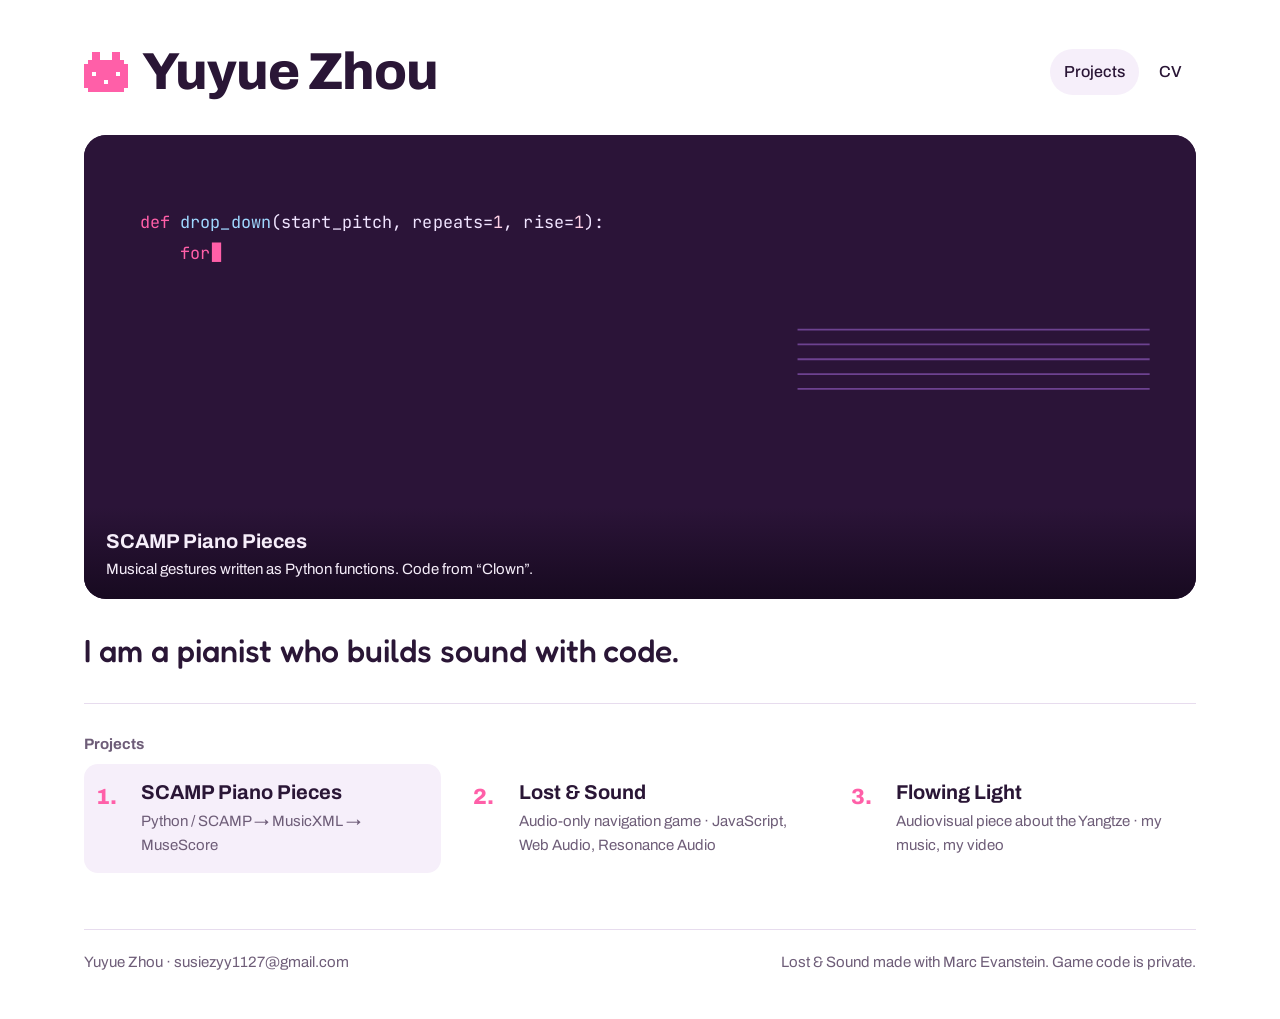
==== docs/index.html @ 60c5c531 "Rename website/ to docs/ for GitHub Pages Co-Authored-By: Claude Opus 5.5 <noreply@anthropic.com>" ====
<!DOCTYPE html>
<html lang="en">
<head>
<meta charset="utf-8">
<meta name="viewport" content="width=device-width, initial-scale=1">
<title>Yuyue Zhou Portfolio</title>
<link rel="preconnect" href="https://fonts.googleapis.com">
<link rel="stylesheet" href="https://fonts.googleapis.com/css2?family=Archivo:wght@400;500;700;800&family=Fredoka:wght@500&family=JetBrains+Mono:wght@400&family=Silkscreen&display=swap">
<link rel="stylesheet" href="css/style.css">
</head>
<body>
<div class="wrap">
<header>
  <a class="name" href="#home" aria-label="Yuyue Zhou, home">
    <svg class="mark" viewBox="0 0 11 10" shape-rendering="crispEdges" aria-hidden="true"><g fill="var(--pink)"><rect x="2" y="0" width="1" height="1"/><rect x="3" y="0" width="1" height="1"/><rect x="7" y="0" width="1" height="1"/><rect x="8" y="0" width="1" height="1"/><rect x="2" y="1" width="1" height="1"/><rect x="3" y="1" width="1" height="1"/><rect x="7" y="1" width="1" height="1"/><rect x="8" y="1" width="1" height="1"/><rect x="1" y="2" width="1" height="1"/><rect x="2" y="2" width="1" height="1"/><rect x="3" y="2" width="1" height="1"/><rect x="4" y="2" width="1" height="1"/><rect x="5" y="2" width="1" height="1"/><rect x="6" y="2" width="1" height="1"/><rect x="7" y="2" width="1" height="1"/><rect x="8" y="2" width="1" height="1"/><rect x="9" y="2" width="1" height="1"/><rect x="0" y="3" width="1" height="1"/><rect x="1" y="3" width="1" height="1"/><rect x="2" y="3" width="1" height="1"/><rect x="3" y="3" width="1" height="1"/><rect x="4" y="3" width="1" height="1"/><rect x="5" y="3" width="1" height="1"/><rect x="6" y="3" width="1" height="1"/><rect x="7" y="3" width="1" height="1"/><rect x="8" y="3" width="1" height="1"/><rect x="9" y="3" width="1" height="1"/><rect x="10" y="3" width="1" height="1"/><rect x="0" y="4" width="1" height="1"/><rect x="1" y="4" width="1" height="1"/><rect x="2" y="4" width="1" height="1"/><rect x="3" y="4" width="1" height="1"/><rect x="4" y="4" width="1" height="1"/><rect x="5" y="4" width="1" height="1"/><rect x="6" y="4" width="1" height="1"/><rect x="7" y="4" width="1" height="1"/><rect x="8" y="4" width="1" height="1"/><rect x="9" y="4" width="1" height="1"/><rect x="10" y="4" width="1" height="1"/><rect x="0" y="5" width="1" height="1"/><rect x="1" y="5" width="1" height="1"/><rect x="3" y="5" width="1" height="1"/><rect x="4" y="5" width="1" height="1"/><rect x="5" y="5" width="1" height="1"/><rect x="6" y="5" width="1" height="1"/><rect x="7" y="5" width="1" height="1"/><rect x="9" y="5" width="1" height="1"/><rect x="10" y="5" width="1" height="1"/><rect x="0" y="6" width="1" height="1"/><rect x="1" y="6" width="1" height="1"/><rect x="2" y="6" width="1" height="1"/><rect x="3" y="6" width="1" height="1"/><rect x="4" y="6" width="1" height="1"/><rect x="5" y="6" width="1" height="1"/><rect x="6" y="6" width="1" height="1"/><rect x="7" y="6" width="1" height="1"/><rect x="8" y="6" width="1" height="1"/><rect x="9" y="6" width="1" height="1"/><rect x="10" y="6" width="1" height="1"/><rect x="0" y="7" width="1" height="1"/><rect x="1" y="7" width="1" height="1"/><rect x="2" y="7" width="1" height="1"/><rect x="3" y="7" width="1" height="1"/><rect x="4" y="7" width="1" height="1"/><rect x="6" y="7" width="1" height="1"/><rect x="7" y="7" width="1" height="1"/><rect x="8" y="7" width="1" height="1"/><rect x="9" y="7" width="1" height="1"/><rect x="10" y="7" width="1" height="1"/><rect x="0" y="8" width="1" height="1"/><rect x="1" y="8" width="1" height="1"/><rect x="2" y="8" width="1" height="1"/><rect x="3" y="8" width="1" height="1"/><rect x="4" y="8" width="1" height="1"/><rect x="5" y="8" width="1" height="1"/><rect x="6" y="8" width="1" height="1"/><rect x="7" y="8" width="1" height="1"/><rect x="8" y="8" width="1" height="1"/><rect x="9" y="8" width="1" height="1"/><rect x="10" y="8" width="1" height="1"/><rect x="1" y="9" width="1" height="1"/><rect x="2" y="9" width="1" height="1"/><rect x="3" y="9" width="1" height="1"/><rect x="4" y="9" width="1" height="1"/><rect x="5" y="9" width="1" height="1"/><rect x="6" y="9" width="1" height="1"/><rect x="7" y="9" width="1" height="1"/><rect x="8" y="9" width="1" height="1"/><rect x="9" y="9" width="1" height="1"/></g></svg>
    <b>Yuyue Zhou</b>
  </a>
  <nav aria-label="Main">
    <a href="#home" data-nav="home">Projects</a>
    <a href="#cv" data-nav="cv">CV</a>
  </nav>
</header>

<svg width="0" height="0" style="position:absolute" aria-hidden="true"><defs><symbol id="ghost" viewBox="0 0 8 8"><g id="ghostpx"></g></symbol></defs></svg>

<!-- HOME -->
<main data-view="home">
<div class="home">
  <a class="cover" id="cover" href="#scamp-pieces" aria-label="Open project">
    <svg id="covsvg" viewBox="0 0 1200 500" preserveAspectRatio="xMidYMid slice" role="img" aria-label="Project cover"></svg>
    <div class="cap" id="cap"></div>
  </a>
  <p class="intro">I am a pianist who builds sound with code.</p>
  <hr class="hline">
  <div>
      <p class="lab">Projects</p>
      <ul class="plist">
        <li><a class="proj on" href="#scamp-pieces" data-cov="1"><span class="n">1.</span><span class="t">SCAMP Piano Pieces</span><span class="d">Python / SCAMP → MusicXML → MuseScore</span></a></li>
        <li><a class="proj" href="#lost-and-sound" data-cov="0"><span class="n">2.</span><span class="t">Lost &amp; Sound</span><span class="d">Audio-only navigation game · JavaScript, Web Audio, Resonance Audio</span></a></li>
        <li><a class="proj" href="#flowing-light" data-cov="2"><span class="n">3.</span><span class="t">Flowing Light</span><span class="d">Audiovisual piece about the Yangtze · my music, my video</span></a></li>
      </ul>
  </div>
</div>
</main>

<!-- LOST & SOUND -->
<main data-view="lost-and-sound" class="page" hidden>
  <a class="back" href="#home">← All projects</a>
  <h1>Lost &amp; Sound</h1>
  <p class="lede">An audio-only navigation game built with JavaScript, Web Audio and Resonance Audio. You wear headphones and close your eyes. 3D sound tells you where the ghost-story enemies are: they speed up and rise in pitch as they get closer. A layered “home” sound grows richer as you walk toward it.</p>
  <p><span class="hp">Please use headphones</span></p>
  <div class="media"><span style="color:var(--mut)">Demo video coming soon</span></div>

  <h2>Why I made it</h2>
  <div class="tx">
    <p>When I used Logic Pro, I kept wondering what was behind it: how reverb creates space, how EQ changes frequencies. Everything in Logic starts from recorded sound. I wanted to try building sound from zero, in code.</p>
    <p>I also asked a simple question: if there are no visuals, how much can people perceive by ear alone? So I made a game that is only about sound. Most games depend on what you see. An audio-only game could also be played by people who are blind or have low vision.</p>
  </div>

  <h2>How the sound works</h2>
  
    <div class="tx">
      <h3>The listener</h3>
      <p>The player is a listener in a Resonance Audio scene. You walk and turn with the arrow keys, at 3 meters per second. Your position and direction are updated every frame, so sounds move around your head as you walk and turn.</p>
      <h3>The map</h3>
      <p>Every game is different. The four enemies are placed in random directions, in four rings around you: about 3.5–5 m, 6–7.5 m, 8–9.5 m and 10–11.5 m away. Home is 13 m away, also in a random direction. You win when you get within half a meter of home.</p>
      <h3>Enemies</h3>
      <p>Each of the four enemies is a looping sound I designed. When you are farther than 3 m, it plays normally. As you get closer, its playback rate goes up, so it gets faster and higher at the same time. At 0.5 m it plays at double speed, one octave higher.</p>
      <h3>Home</h3>
      <p>The home sound has a main loop, plus one pad sample played at three speeds: 0.5×, 1× and 2× (low, middle and high octave). It starts to change when you are 8 m away. As you get closer, the main loop fades out and the pad layers come in one by one: low first, then middle, then high. I chose the speeds and volume curves by testing them again and again by ear. This was the most surprising part for me.</p>
    <div class="panel chartp">
      <p class="lab">Home sound: volume of each layer by distance</p>
      <div class="fig" id="gainfig"><svg id="gainsvg" role="img" aria-label="Chart of the four home-sound layer volumes against closeness to home"></svg></div>
      <p style="font-size:14px;color:var(--mut);margin:8px 0 0">Closeness goes from 0 (8 m or farther) to 1 (within 0.5 m of home). The main loop fades out while the low, middle and high pad layers come in, in that order.</p>
    </div>
      <h3>Hearing front and back</h3>
      <p>My teacher wrote an air-absorption filter and a filter to reduce front/back confusion. I added them to the game and tuned the front/back values by ear.</p>
      <h3>The space</h3>
      <p>The game takes place in a large open space, 100 × 100 m and 3 m high. The walls are open and the floor and ceiling are grass, so there are almost no hard echoes.</p>
    </div>


  <h2>Who did what</h2>
  <p class="tx">I made this game with my teacher, Marc Evanstein. Here is an honest split, based on our Git history.</p>
  <div style="overflow-x:auto">
  <table class="who">
    <thead><tr><th>Who</th><th>Work</th></tr></thead>
    <tbody>
      <tr><td>Me</td><td>Player movement and turning; synthesis experiments (two sawtooth oscillators, pulsing sound, FM voice, shaper); room sound and spatial settings; enemy voices and the speed-up with distance; the layered home voice, its distance range, fades and volume balance; added the air-absorption and front/back filters and tuned the front/back values; stop button; minimap setup; all game art; designed the enemy sounds.</td></tr>
      <tr><td>Marc Evanstein (teacher)</td><td>Starting template; reorganized code into functions; timing fixes; audio graph diagrams; fixed the coordinate system (axes, left/right, turning); wrote the air-absorption and front/back filter functions; minimap widget; room size and materials; title, playing and win screens using my art.</td></tr>
      <tr><td>AI</td><td>Only the project plan document (PLAN.md) was written with an AI assistant (Claude). All code was written by hand by me and Marc.</td></tr>
    </tbody>
  </table>
  </div>

  <h2>Sound sources</h2>
  <div class="tx">
    <p>I designed the enemy sounds in Reaper from 7–8 sound clips from Freesound (layering, EQ, reverb). The home sound is one sample from the internet.</p>
  </div>
</main>

<!-- SCAMP -->
<main data-view="scamp-pieces" class="page" hidden>
  <a class="back" href="#home">← All projects</a>
  <h1>SCAMP Piano Pieces</h1>
  <p class="lede">Three short piano pieces I wrote with Python and the SCAMP library: “Clown”, “Q and A” and “Bellicose Bunnies”.</p>
  <video class="vid" id="svid" controls preload="metadata" poster="scamp_poster.jpg" playsinline>
    <source src="scamp_performance.mp4" type="video/mp4">
  </video>
  <div class="chap">
    <span>Performed by me.</span>
    <button class="nb ch-b" data-t="0" type="button">Clown <b>0:00</b></button>
    <button class="nb ch-b" data-t="37.9" type="button">Q and A <b>0:38</b></button>
    <button class="nb ch-b" data-t="84.5" type="button">Bellicose Bunnies <b>1:25</b></button>
  </div>
  <div class="tx">
    <h2 style="margin-top:8px">Process</h2>
    <p>I created the music in three steps. The first two steps were done through code, using SCAMP (Suite for Computer-Assisted Music in Python). SCAMP is a Python library that lets composers create virtual instruments, have them play notes, listen to the results in real time, and then generate music notation.</p>
    <p>I defined functions to play different musical gestures, and the function arguments let me vary the gestures in different ways so that they could evolve throughout the piece. During this step, I was not thinking about how the music would be notated. I was thinking like a pianist about how each phrase breathes and moves.</p>
    <p>The second step was to generate notation. To do this, I had to tweak the code: making the note durations easier to notate, and defining meters and bar lengths. After that, SCAMP could produce MusicXML that I opened in MuseScore.</p>
    <p>The final step was polishing that raw notation into the final score. This was not just cleaning up rough edges; it was another stage of composition. I added more layers to the music, along with dynamics, articulations and other details that were crucial to its character.</p>
    <p>Coding gave me a different way to organize music. I took on different roles throughout the process — engineer, pianist, composer — and I arrived at music that I would never have otherwise written.</p>
  </div>
  <h2>The pieces</h2>
  <div class="plist2">
    <div class="prow">
      <div class="phead"><h3>Clown</h3></div>
      <div class="thumbs" data-title="Clown" data-pages="scamp/clown-1.webp" aria-label="Clown score"></div>
      <details class="code">
        <summary>Show the code</summary>
        <button class="nb copy" data-c="clown" type="button">Copy</button>
        <pre><code id="code-clown">from scamp import *


s = Session()

s.tempo = 150

piano = s.new_part(&quot;piano&quot;)


def drop_down(start_pitch, repeats=1, rise=1):
    for x in range(repeats):
        piano.play_note(start_pitch + rise*x, 1.0, 2 / 3)
        piano.play_note(start_pitch + 1 + rise*x, 1.0, 1 / 6)
        piano.play_note(start_pitch + 3 + rise*x, 1.0, 1 / 6)

    piano.play_note(start_pitch - 2, 1.0, 1.0)


def jump(main_pitch, gesture_dur, quick_note_dur, last_note_dur, repeats=1, rise=1):
    long_note_dur = gesture_dur - quick_note_dur - last_note_dur
    for x in range(repeats):
        piano.play_note(main_pitch + 24 + rise*x, 1.0, quick_note_dur)
        piano.play_note(main_pitch, 1.0, long_note_dur)
        piano.play_note(main_pitch + 6 + rise*x, 1.0, last_note_dur, &quot;staccato&quot;)


def tremolo(main_pitch, note_dur=0.25, repeats=8):
    for i in range(repeats):
        piano.play_note(main_pitch, 1.0, note_dur)
        piano.play_note(main_pitch + i + 1, 1.0, note_dur)


def the_clown():
    tremolo(48, note_dur=0.25, repeats=4)
    jump(44, 4, 0.25, 1, repeats=3, rise=2)
    wait(1)

    drop_down(60, repeats=4, rise=2)
    jump(60, 2, 0.125, 0.25, repeats=8, rise=1)
    wait(1)

    tremolo(80, note_dur=1/6, repeats=12)
    drop_down(84, repeats=3, rise=-3)
    drop_down(81, repeats=4, rise=-3)
    jump(40, 5, 0.5, 1, repeats=3, rise=-2)
    wait(1)

    tremolo(58, note_dur=0.25, repeats=5)
    piano.play_note(36, 1.0, 0.5, &quot;accent&quot;)


s.start_transcribing()
s.fast_forward()
the_clown()
perf = s.stop_transcribing()
time_signatures = [&quot;2/4&quot;, &quot;4/4&quot;, &quot;4/4&quot;, &quot;5/4&quot;, &quot;5/4&quot;] + [&quot;2/4&quot;] * 7 + [&quot;3/4&quot;, &quot;4/4&quot;, &quot;4/4&quot;, &quot;5/4&quot;] + [&quot;5/4&quot;] * 3 + [&quot;7/8&quot;] + [&quot;2/4&quot;]
score = perf.to_score(time_signature=time_signatures)
score.show()
print(perf)

#piece_2_nonsense_questions_with_angery_same_answer()
# piece_1_rise_and_fall()</code></pre>
      </details>
    </div>
    <div class="prow">
      <div class="phead"><h3>Q and A</h3></div>
      <div class="thumbs" data-title="Q and A" data-pages="scamp/qa-1.webp,scamp/qa-2.webp" aria-label="Q and A score"></div>
      <details class="code">
        <summary>Show the code</summary>
        <button class="nb copy" data-c="qa" type="button">Copy</button>
        <pre><code id="code-qa">from scamp import *


s = Session()

s.tempo = 180

piano = s.new_part(&quot;piano&quot;)


def drop_down(start_pitch, repeats=1, rise=1):
    for x in range(repeats):
        piano.play_note(start_pitch + rise*x, 1.0, 2 / 3)
        piano.play_note(start_pitch + 1 + rise*x, 1.0, 1 / 6)
        piano.play_note(start_pitch + 3 + rise*x, 1.0, 1 / 6)
    
    piano.play_note(start_pitch - 2, 1.0, 1.0)


def jump(main_pitch, gesture_dur, quick_note_dur, rest_dur, repeats=1, rise=1):
    long_note_dur = gesture_dur - 2 * quick_note_dur
    for x in range(repeats):
        piano.play_note(main_pitch + 24 + rise*x, 1.0, quick_note_dur)
        piano.play_note(main_pitch, 1.0, long_note_dur)
        piano.play_note(main_pitch + 6 + rise*x, 1.0, quick_note_dur)
        wait(rest_dur)


def tremolo(main_pitch, note_dur=0.25, repeats=8):
    for i in range(repeats):
        piano.play_note(main_pitch, 1.0, note_dur)
        piano.play_note(main_pitch + i + 1, 1.0, note_dur)
       
      




def piece_3_random_conversation():
    tremolo(55, note_dur=0.6, repeats=2)
    tremolo(55, note_dur=0.6, repeats=2)
    tremolo(55, note_dur=0.6, repeats=2)
    jump(55, 3, 0.6, 0.6, repeats=6, rise=2)
    tremolo(55, note_dur=0.6, repeats=2)
    drop_down(55, repeats=6, rise=2)
    tremolo(55, note_dur=0.6, repeats=2)
    tremolo(55, note_dur=0.6, repeats=2)
    tremolo(55, note_dur=0.6, repeats=2)
    jump(55, 3, 0.125, 0.125, repeats=6, rise=2)
    tremolo(55, note_dur=0.6, repeats=2)
    drop_down(55, repeats=6, rise=2)
    tremolo(55, note_dur=0.6, repeats=2)
    tremolo(55, note_dur=0.6, repeats=2)
    tremolo(55, note_dur=0.6, repeats=2)
    
    
    
    
s.start_transcribing()
s.fast_forward()
piece_3_random_conversation()
perf = s.stop_transcribing()
score = perf.to_score(time_signature = [&quot;7/8&quot;] + [&quot;3/4&quot;] + [&quot;13/16&quot;]* 6 + [&quot;6/4&quot;] + [&quot;11/4&quot;] + [&quot;3/4&quot;] + [&quot;5/8&quot;] * 4 + [&quot;3/4&quot;] * 7)
score.show()
print(perf)</code></pre>
      </details>
    </div>
    <div class="prow">
      <div class="phead"><h3>Bellicose Bunnies</h3></div>
      <div class="thumbs" data-title="Bellicose Bunnies" data-pages="scamp/bunnies-1.webp,scamp/bunnies-2.webp,scamp/bunnies-3.webp" aria-label="Bellicose Bunnies score"></div>
      <details class="code">
        <summary>Show the code</summary>
        <button class="nb copy" data-c="bunnies" type="button">Copy</button>
        <pre><code id="code-bunnies">from scamp import *


s = Session()

s.tempo = 180

piano = s.new_part(&quot;piano&quot;)


# s.start_transcribing()


def drop_down(start_pitch, repeats=1, rise=1):
    for x in range(repeats):
        piano.play_note(start_pitch + rise*x, 1.0, 2 / 3)
        piano.play_note(start_pitch + 1 + rise*x, 1.0, 1 / 6)
        piano.play_note(start_pitch + 3 + rise*x, 1.0, 1 / 6)
    
    piano.play_note(start_pitch - 2, 1.0, 1.0)


def jump(main_pitch, gesture_dur, repeats=1, rise=1, single_note_dur=None):
    if single_note_dur is None:
        single_note_dur = gesture_dur
    for x in range(repeats):
        piano.play_chord([main_pitch + rise*x, main_pitch + 24 + rise*x], 1.0, gesture_dur, &quot;start slur&quot;)
        piano.play_note(main_pitch + 6 + rise*x, 1.0, single_note_dur, [&quot;staccatissimo&quot;, &quot;stop slur&quot;])
      

# duration = 2 * repeats * note_dur
def tremolo(main_pitch, note_dur=0.25, repeats=8):
    for i in range(repeats):
        piano.play_note(main_pitch, 1.0, note_dur)
        piano.play_note(main_pitch + i + 1, 1.0, note_dur)
    

# ---------------------------------------------------------------------


def irritation_gesture(start_pitch, interval=1, wait_dur=2.0, repeats=3):
    for _ in range(repeats):
        fork(tremolo, args=(start_pitch, 0.025, 2))
        wait(wait_dur)
    fork(tremolo, args=(start_pitch + interval, 0.025, 2))
    wait(wait_dur)


def bellicose_bunnies():
    irritation_gesture(60)

    drop_down(30, repeats=2, rise=7)
    drop_down(32, repeats=2, rise=-7)
    fork(tremolo, args=(60, 0.025, 2))

    wait(2.0)

    drop_down(32, repeats=2, rise=7)
    drop_down(34, repeats=2, rise=7)

    irritation_gesture(72, wait_dur=1, repeats=1)


    jump(35, 0.5, repeats=2, rise=7)

    drop_down(35, repeats=1, rise=-7)
    drop_down(40, repeats=1, rise=7)

    wait(0.5)

    jump(40, 0.5, repeats=2, rise=-7)

    drop_down(45, repeats=1, rise=7)
    drop_down(42, repeats=1, rise=-7)

    wait(0.5)

    tremolo(70, note_dur=0.025, repeats=18)
    wait(0.1)
    jump(45, 1.0, repeats=2, rise=12, single_note_dur=0.5)
    drop_down(50, repeats=2, rise=-7)

    tremolo(70, note_dur=0.025, repeats=18)
    wait(0.1)

    jump(45, 1.0, repeats=2, rise=12, single_note_dur=0.5)
    drop_down(43, repeats=2, rise=7)
    drop_down(38, repeats=2, rise=-7)

    wait(0.5)  

    jump(45, 0.5, repeats=2, rise=7)
    jump(47, 0.5, repeats=3, rise=7)
    jump(49, 0.5, repeats=5, rise=7)

    tremolo(50, note_dur=0.05, repeats=29)
    wait(0.1)

    irritation_gesture(60, repeats=5)

    drop_down(30, repeats=2, rise=7)
    drop_down(78, repeats=2, rise=-7)

    fork(tremolo, args=(60, 0.025, 2))

    wait(2.0)

    drop_down(32, repeats=3, rise=7)
    drop_down(80, repeats=1, rise=7)

    irritation_gesture(72, wait_dur=1, repeats=1)
    wait(0.5)
    
    tremolo(30, note_dur=0.025, repeats=18)
    wait(0.1)

    jump(70, 1.0, repeats=2, rise=12, single_note_dur=0.5)
    drop_down(50, repeats=2, rise=-7)

    tremolo(70, note_dur=0.025, repeats=18)
    wait(0.1)

    jump(34, 1.0, repeats=2, rise=12, single_note_dur=0.5)
    s.set_tempo_target(210, Moment.after_beats(20))
    drop_down(43, repeats=1, rise=3)
    drop_down(58, repeats=1, rise=-3)
    drop_down(40, repeats=2, rise=5)
    drop_down(55, repeats=1, rise=-5)
    drop_down(37, repeats=3, rise=7)
    drop_down(62, repeats=2, rise=-7)
    drop_down(32, repeats=8, rise=8)

    wait(0.5)  

    s.tempo = 180
    jump(34, 0.5, repeats=2, rise=7)
    jump(36, 0.5, repeats=3, rise=7)
    jump(40, 0.5, repeats=7, rise=7)
    wait(1)
    jump(28, 0.5, repeats=2, rise=7)

    wait(2.0) 

    tremolo(30, note_dur=0.025, repeats=18)
    wait(0.1)
    piano.play_chord([34,41,30], 1.0, 1.0)

    
s.fast_forward()
s.start_transcribing()
bellicose_bunnies()

perf = s.stop_transcribing()
score = perf.to_score(time_signature=[&quot;4/4&quot;] * 6 + [&quot;2/4&quot;] * 2 + [&quot;5/8&quot;] + [&quot;2/4&quot;] + [&quot;4/4&quot;] + [&quot;3/8&quot;] + [&quot;3/4&quot;] * 2 + [&quot;1/4&quot;] + [&quot;3/4&quot;] * 2 + [&quot;7/8&quot;]+ [&quot;2/4&quot;] + [&quot;3/4&quot;] + [&quot;5/4&quot;] + [&quot;3/4&quot;] + [&quot;4/4&quot;] * 3 + [&quot;4/4&quot;] * 4 + [&quot;3/8&quot;] + [&quot;3/4&quot;] + [&quot;3/4&quot;] + [&quot;1/4&quot;] + [&quot;3/4&quot;] + [&quot;2/4&quot;] * 2 + [&quot;3/4&quot;] + [&quot;2/4&quot;] + [&quot;4/4&quot;] + [&quot;3/4&quot;] + [&quot;8/4&quot;] + [&quot;3/8&quot;] + [&quot;2/4&quot;] + [&quot;3/4&quot;] + [&quot;7/4&quot;] + [&quot;4/4&quot;] * 2)
score.export_music_xml(&quot;bellicoseBunnies.musicxml&quot;)
score.show()
# print(perf)
# s.stop_transcribing().export_to_midi_file(&quot;my_music.mid&quot;)</code></pre>
      </details>
    </div>
  </div>
  <p style="color:var(--mut);font-size:15px;margin-top:24px">Made with SCAMP (Suite for Computer-Assisted Music in Python), MusicXML and MuseScore.</p>
</main>

<!-- FLOWING LIGHT -->
<main data-view="flowing-light" class="page" hidden>
  <a class="back" href="#home">← All projects</a>
  <h1>Flowing Light</h1>
  <p class="lede">An audiovisual piece about the Yangtze River. I composed the music and made the video myself. The images in the video were generated by AI from my prompts.</p>
  <video class="vid" controls preload="metadata" poster="poster.jpg" playsinline>
    <source src="flowing.mp4" type="video/mp4">
  </video>

  <div class="cols">
    <div class="tx">
      <h2>Concept</h2>
      <p>Flowing Light combines the pentatonic scale, minimalist music and the rough shape of the Yangtze River's flow. With the Yangtze as its subject, it shows repetition and change inside a flow.</p>
      <p>The shape of the river always seems familiar, but the light and color on the water never really stay still. This is what I wanted to express in this piece: simple musical fragments come back again and again, and you slowly start to notice the small changes in them.</p>
      <p>In the video, the river runs through layered curves. It moves from black and white into color, and then its outline appears against a darkening background. You can still recognize the river's shape, but the colors around it keep changing. The same river shows many different faces.</p>
      <p>I hope the audience can listen and watch the way you would watch water from the riverbank, slowly noticing the changes that are easy to miss: a familiar sound comes back, a color fades, and the river keeps moving forward.</p>
    </div>
    <div class="tx">
      <h2>Process</h2>
      <p>I composed the music mostly in a traditional way. I started from the pentatonic scale, wrote the first musical material, and let it develop and change as it came back. But this time I also tried a method I had never used before. Rhythmic drive is especially important in this piece, so after I finished the opening material, I first wrote out the rhythm of the whole piece from beginning to end. Then I divided this rhythm between the left and right hands of the piano, and built the melody and the other layers from there.</p>
      <p>I made the video myself. The images in it were generated by AI from my prompts.</p>
    </div>
  </div>


  <h2>Score</h2>
  <p class="tx" style="margin-top:0">Flowing Light, for piano and video projection. 8 pages. Click a page to read it larger.</p>
  <div class="scorebar">
    <button class="nb" id="sprev" aria-label="Previous pages">←</button>
    <button class="nb" id="snext" aria-label="Next pages">→</button>
  </div>
  <div class="score" id="score" tabindex="0" aria-label="Score pages" data-title="Flowing Light" data-pages="score/p1.webp,score/p2.webp,score/p3.webp,score/p4.webp,score/p5.webp,score/p6.webp,score/p7.webp,score/p8.webp"></div>
  

  <h2>Who did what</h2>
  <div style="overflow-x:auto">
  <table class="who">
    <thead><tr><th>Part</th><th>Made by</th></tr></thead>
    <tbody>
      <tr><td>Music</td><td>Composed by me</td></tr>
      <tr><td>Video</td><td>Made by me</td></tr>
      <tr><td>Images</td><td>Generated by AI from my prompts</td></tr>
    </tbody>
  </table>
  </div>
</main>

<!-- CV -->
<main data-view="cv" class="page cv" hidden>
  <a class="back" href="#home">← All projects</a>
  <div class="cvhead">
    <img src="portrait.png" alt="Portrait of Yuyue Zhou" width="340" height="340">
    <div>
      <h1>CV</h1>
      <p class="lede">Pianist at the Manhattan School of Music, studying with Alexander Moutouzkine. I also build sound with code: spatial audio, synthesis and algorithmic composition.</p>
      <p>susiezyy1127@gmail.com</p>
    </div>
  </div>
  <div class="cols">
    <div>
      <h2 style="margin-top:8px">Education</h2>
      <dl>
        <dt>2023 – 2027</dt><dd>Bachelor of Music, Piano Performance, Manhattan School of Music (expected 2027). Teacher: Alexander Moutouzkine</dd>
        <dt>2025</dt><dd>UCLA Extension: C++, Statistics, Python, Machine Learning</dd>
        <dt>Tutoring</dt><dd>Calculus, private tutoring, about one year (non-credit)</dd>
        <dt>Elective</dt><dd>Psychology, one semester</dd>
      </dl>
      <h2>Tools</h2>
      <dl>
        <dt>Code</dt><dd>JavaScript, Web Audio API, Resonance Audio, Python, SCAMP</dd>
        <dt>Audio</dt><dd>Logic Pro, Reaper, GarageBand</dd>
        <dt>Notation</dt><dd>MusicXML, MuseScore</dd>
        
      </dl>
      <h2>Languages</h2>
      <p>Chinese, English</p>
    </div>
    <div>
      <h2 style="margin-top:8px">Piano</h2>
      <p>About 18 years of classical training.</p>
      <h3>Chamber and festivals</h3>
      <ul>
        <li>Juventus Pro Musica Chamber, 2025 season: worked with cellist Wolfram Koessel and violinist Peter Winograd; performed at the Baryshnikov Arts Center, New York</li>
        <li>Perugia Music Festival, Italy, 2019 and 2024 (performed with orchestra in 2024)</li>
        <li>Académie Internationale d'Été de Musique, Paris, 2024</li>
      </ul>
      <h3>Competitions</h3>
      <ul>
        <li>Honorable Mention and Special Award, Anselmo Academy New York Competition (Adult), 2025</li>
      </ul>
    </div>
  </div>
</main>

<div class="lb" id="lb" hidden role="dialog" aria-label="Score page">
    <button class="nb lbx" id="lbx" aria-label="Close">✕</button>
    <button class="nb lbp" id="lbp" aria-label="Previous page">←</button>
    <img id="lbimg" alt="">
    <button class="nb lbn" id="lbn" aria-label="Next page">→</button>
    <span class="lbc" id="lbc"></span>
  </div>
<footer>
  <span>Yuyue Zhou · susiezyy1127@gmail.com</span>
  <span>Lost &amp; Sound made with Marc Evanstein. Game code is private.</span>
</footer>
</div>

<script src="js/main.js"></script>
</body>
</html>
---- docs/css/style.css ----
/* VOICE personal portfolio for admissions: calm, exact, a little playful
   IDEA the sketch: name top left, CV + numbered projects on the left, one big cover on the right
   PICTURE the cover changes with the project you point at; Lost & Sound is a field of sound rings, ghosts and a home glow
   COLOUR white / night plum ground, plum ink, one pink accent (from the game's pink-and-purple art)
   TYPE Archivo for everything, Silkscreen only on the tiny pixel mark
   LAYOUT laptop: left column list, right cover; phone: name, cover, list */
:root{color-scheme:light dark;--bg:light-dark(#ffffff,#160c1d);--ink:light-dark(#2a1636,#f4ecf8);--mut:light-dark(#6e5d78,#bcaac8);--line:light-dark(#e7dcee,#33233f);--pan:light-dark(#f6effa,#21142b);--plum:light-dark(#5a2a78,#d6b4ff);--pink:#ff5fa8;--todo:light-dark(#fff3c4,#3a3110);--todoink:light-dark(#6a5200,#ffe48a)}
:root[data-theme=light]{color-scheme:light}
:root[data-theme=dark]{color-scheme:dark}
*{box-sizing:border-box;min-width:0}
html{scroll-padding-top:24px}
body{margin:0;background:var(--bg);color:var(--ink);font:16px/1.6 Archivo,system-ui,sans-serif;overflow-x:clip}
a{color:inherit}
img{max-width:100%}
.wrap{max-width:1240px;margin:0 auto;padding:clamp(20px,3.5vw,48px) max(5vw,16px)}
header{display:flex;align-items:center;justify-content:space-between;gap:16px;flex-wrap:wrap}
.name{display:flex;align-items:center;gap:14px;text-decoration:none}
.name b{font-weight:800;font-size:clamp(32px,4.4vw,52px);line-height:1.05;letter-spacing:-.02em}
.mark{width:44px;height:40px;flex:none}
nav{display:flex;gap:6px;flex-wrap:wrap}
nav a{text-decoration:none;padding:10px 14px;border-radius:999px;font-weight:500;min-height:44px;display:inline-flex;align-items:center}
nav a:hover,nav a[aria-current]{background:var(--pan)}
nav a:focus-visible,.proj:focus-visible,.btn:focus-visible{outline:3px solid var(--pink);outline-offset:2px}
.home{margin-top:clamp(20px,3vw,36px)}
.intro{font-family:Fredoka,'Arial Rounded MT Bold',system-ui,sans-serif;font-size:clamp(24px,2.8vw,32px);font-weight:500;line-height:1.25;letter-spacing:0;margin:clamp(20px,3vw,32px) 0 0}
.rule{background:var(--plum);height:14px;border-radius:7px;margin:clamp(20px,3vw,32px) 0 clamp(18px,2.5vw,28px)}
.plist{display:grid;grid-template-columns:repeat(3,minmax(0,1fr));gap:8px 20px}
.lab{font-weight:700;font-size:15px;color:var(--mut);margin:0 0 8px}
.hline{border:0;border-top:1px solid var(--line);margin:clamp(20px,3vw,32px) 0 clamp(18px,2.5vw,28px)}
.cvlink{margin:clamp(20px,3vw,32px) 0 clamp(18px,2.5vw,28px);display:flex;justify-content:space-between;align-items:center;padding:16px 0;border-block:1px solid var(--line);text-decoration:none;font-weight:700;font-size:22px;min-height:44px}
.cvlink span{font-weight:400;font-size:15px;color:var(--mut)}
.plist{list-style:none;margin:0;padding:0}
.plist li{display:flex}
.plist .proj{flex:1;margin:0}
.proj{display:grid;grid-template-columns:2.2em minmax(0,1fr);gap:4px 10px;padding:16px 12px;margin:0 -12px;border-radius:14px;text-decoration:none}
.proj .n{font-weight:800;font-size:22px;color:var(--pink);grid-row:span 2}
.proj .t{font-weight:700;font-size:20px;line-height:1.25}
.proj .d{color:var(--mut);font-size:15px}
.proj:hover,.proj.on{background:var(--pan)}
.cover{position:relative;display:block;text-decoration:none;border-radius:22px;overflow:hidden;aspect-ratio:12/5;min-height:240px;background:#2b1438;color:#f6eefa}
.cover svg{position:absolute;inset:0;width:100%;height:100%}
.cap{position:absolute;left:0;right:0;bottom:0;padding:18px 22px;background:linear-gradient(transparent,rgba(20,8,28,.85));font-size:15px}
.cap b{display:block;font-size:20px}
.page{margin-top:clamp(24px,4vw,48px)}
.back{display:inline-flex;align-items:center;min-height:44px;text-decoration:none;color:var(--mut);font-weight:500}
h1{font-size:clamp(32px,4.4vw,52px);line-height:1.05;letter-spacing:-.02em;margin:8px 0 14px;text-wrap:balance}
h2{font-size:24px;line-height:1.2;margin:40px 0 12px}
h3{font-size:18px;margin:20px 0 6px}
.lede{font-size:18px;max-width:42em;margin:0 0 18px}
.cols{display:grid;grid-template-columns:minmax(0,1fr) minmax(0,1fr);gap:clamp(20px,3vw,40px)}
.tx{max-width:42em}
.chartp{margin:14px 0 6px}
.panel{background:var(--pan);border-radius:16px;padding:20px 22px}
.btns{display:flex;flex-wrap:wrap;gap:10px;margin:14px 0}
.btn{display:inline-flex;align-items:center;min-height:44px;padding:10px 18px;border-radius:999px;border:1.5px solid var(--plum);color:var(--plum);text-decoration:none;font-weight:700}
.btn.main{background:var(--plum);color:var(--bg)}
.todo{display:inline;background:var(--todo);color:var(--todoink);padding:1px 6px;border-radius:5px;font-size:14px;font-weight:500}
.todo::before{content:"⚠ "}
.vid{display:block;width:100%;aspect-ratio:16/9;border-radius:16px;background:#000;margin:8px 0 8px}
.score{display:flex;gap:16px;overflow-x:auto;scroll-snap-type:x mandatory;padding:4px 2px 14px}
.score button{flex:0 0 min(300px,78%);scroll-snap-align:start;border:1px solid var(--line);border-radius:10px;padding:0;background:#fff;cursor:zoom-in;overflow:hidden}
.score img{display:block;width:100%;height:auto}
.score button:focus-visible,.nb:focus-visible{outline:3px solid var(--pink);outline-offset:2px}
.scorebar{display:flex;gap:8px;justify-content:flex-end;margin-bottom:8px}
.nb{min-width:44px;min-height:44px;border-radius:999px;border:1.5px solid var(--plum);background:var(--bg);color:var(--plum);font:inherit;font-size:18px;cursor:pointer}
.lb{position:fixed;inset:0;z-index:50;background:rgba(15,6,20,.92);display:flex;align-items:center;justify-content:center;padding:56px 64px}
.lb img{max-height:100%;max-width:100%;background:#fff;border-radius:6px}
.lb .nb{position:absolute;background:#2b1438;color:#fff;border-color:#c9a7ff}
.lbx{top:12px;right:12px}.lbp{left:10px;top:50%}.lbn{right:10px;top:50%}
.lbc{position:absolute;bottom:16px;left:0;right:0;text-align:center;color:#f0e4ff;font-size:15px}
@media(max-width:600px){.lb{padding:56px 8px 70px}.lbp,.lbn{top:auto;bottom:8px}}
.plist2{display:grid;gap:14px}
.prow{background:var(--pan);border-radius:16px;padding:16px 20px}
.phead{display:grid;grid-template-columns:minmax(0,1fr) auto;align-items:center;gap:16px}
.phead h3{margin:0;font-size:20px;order:-1}
.phead svg{width:min(260px,40vw);height:60px}
.code summary{cursor:pointer;min-height:44px;display:inline-flex;align-items:center;font-weight:700;color:var(--plum)}
.code{position:relative}
.code pre{background:#1f0e2a;color:#f0e4ff;border-radius:12px;padding:16px 18px;margin:8px 0 4px;max-height:520px;overflow:auto;font:14px/1.55 'JetBrains Mono',ui-monospace,monospace}
.copy{position:absolute;right:10px;top:52px;font-size:14px;padding:0 14px;background:#2b1438;color:#fff;border-color:#c9a7ff;z-index:1}
.chap{display:flex;flex-wrap:wrap;gap:8px;align-items:center;margin:4px 0 8px}
.chap span{color:var(--mut);margin-right:6px}
.ch-b{font-size:15px;padding:0 16px}
.ch-b b{font-weight:500;color:var(--mut);margin-left:6px;font-variant-numeric:tabular-nums}
.thumbs{display:flex;gap:10px;flex-wrap:wrap;margin:12px 0 4px}
.th{width:96px;padding:0;border:1px solid var(--line);border-radius:6px;background:#fff;cursor:zoom-in;overflow:hidden}
.th img{display:block;width:100%;height:auto}
.th:focus-visible{outline:3px solid var(--pink);outline-offset:2px}
.thumbs::after{content:"Score · click to read";align-self:center;color:var(--mut);font-size:14px;margin-left:4px}
.media{aspect-ratio:16/9;border-radius:16px;background:var(--pan);border:1.5px dashed var(--line);display:grid;place-items:center;text-align:center;padding:16px}
.hp{display:inline-block;background:var(--pink);color:#fff;font-weight:700;padding:4px 12px;border-radius:999px;font-size:15px}
.fig{position:relative;min-height:320px}
.fig>svg{position:absolute;inset:0;width:100%;height:100%}
.fig svg text{paint-order:stroke;stroke:var(--pan);stroke-width:4px}
.who{width:100%;border-collapse:collapse;font-size:15px}
.who th,.who td{text-align:left;vertical-align:top;padding:12px 10px;border-bottom:1px solid var(--line)}
.who th{font-size:15px;color:var(--mut)}
.who td:first-child{font-weight:700;white-space:nowrap}
ol.steps{padding-left:1.3em}
ol.steps li{margin-bottom:10px}
.pieces{display:grid;grid-template-columns:repeat(3,minmax(0,1fr));gap:16px}
.piece{background:var(--pan);border-radius:16px;padding:18px}
.piece svg{width:100%;height:90px;display:block;margin-bottom:10px}
.piece b{font-size:18px}
blockquote{margin:18px 0;padding-left:16px;border-left:3px solid var(--pink);font-size:18px;max-width:40em}
.cvhead{display:grid;grid-template-columns:minmax(120px,200px) minmax(0,1fr);gap:clamp(18px,3vw,36px);align-items:end;margin-bottom:8px}
.cvhead p{overflow-wrap:anywhere}
.cvhead img{width:100%;height:auto;display:block}
.cv dl{display:grid;grid-template-columns:max-content minmax(0,1fr);gap:8px 22px;margin:0}
.cv dt{color:var(--mut);white-space:nowrap}
.cv dd{margin:0}
.cv ul{margin:0;padding-left:1.1em}
footer{border-top:1px solid var(--line);margin-top:56px;padding-top:20px;color:var(--mut);font-size:15px;display:flex;flex-wrap:wrap;gap:8px 24px;justify-content:space-between}
[hidden]{display:none!important}
@media(prefers-reduced-motion:no-preference){.ring{animation:pulse 4.5s ease-out infinite}}
@media(prefers-reduced-motion:no-preference){.flow{animation:flow 5s linear infinite}}
@media(prefers-reduced-motion:reduce){.flow{display:none}}
@keyframes flow{from{stroke-dashoffset:100}to{stroke-dashoffset:0}}
@keyframes pulse{from{opacity:.9;transform:scale(.25)}to{opacity:0;transform:scale(1)}}
@media(max-width:820px){.plist{grid-template-columns:minmax(0,1fr)}.cols,.pieces{grid-template-columns:minmax(0,1fr)}}
@media(max-width:600px){.cover{aspect-ratio:auto;min-height:0;display:flex;flex-direction:column}.cover svg{position:static;display:block;width:100%;height:auto;aspect-ratio:12/5}.cap{position:static;background:#24102f;padding:12px 16px 14px}}
@media(max-width:600px){.cvhead{grid-template-columns:minmax(0,1fr)}.cvhead img{width:160px}.cv dl{grid-template-columns:minmax(0,1fr)}.cv dt{margin-top:10px}.who td:first-child{white-space:normal}.who{font-size:14px}}
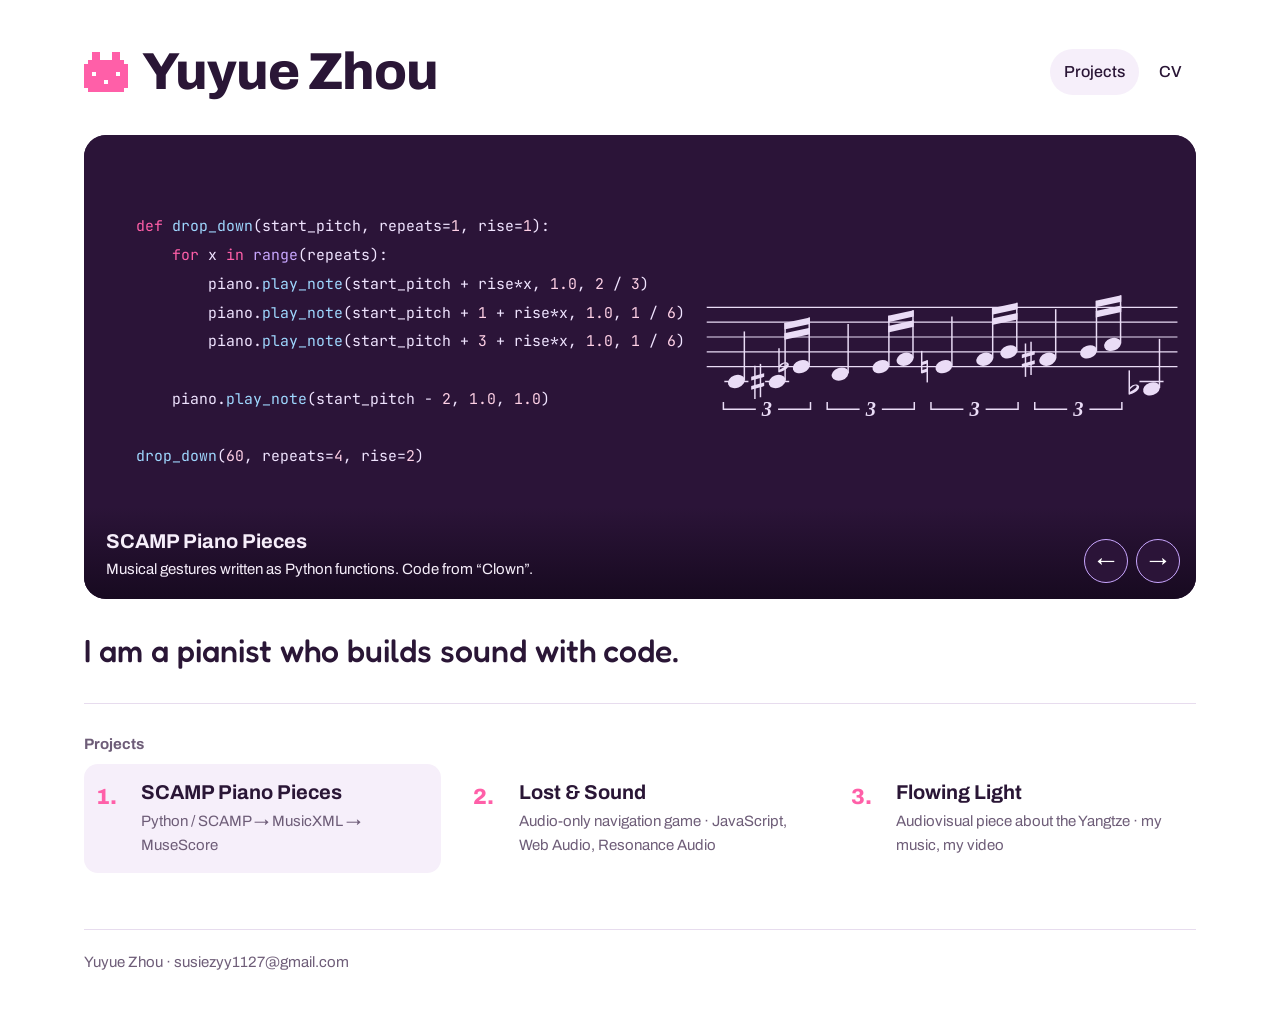
==== commit 853b6503: "Add cover arrows and PLAY GAME button; correct AI credits for Lost & Sound Home covers get prev/next" ====
--- a/docs/index.html
+++ b/docs/index.html
@@ -26,10 +26,16 @@
 <!-- HOME -->
 <main data-view="home">
 <div class="home">
-  <a class="cover" id="cover" href="#scamp-pieces" aria-label="Open project">
-    <svg id="covsvg" viewBox="0 0 1200 500" preserveAspectRatio="xMidYMid slice" role="img" aria-label="Project cover"></svg>
-    <div class="cap" id="cap"></div>
-  </a>
+  <div class="covwrap">
+    <a class="cover" id="cover" href="#scamp-pieces" aria-label="Open project">
+      <svg id="covsvg" viewBox="0 0 1200 500" preserveAspectRatio="xMidYMid slice" role="img" aria-label="Project cover"></svg>
+      <div class="cap" id="cap"></div>
+    </a>
+    <div class="covnav">
+      <button class="nb" id="cvp" type="button" aria-label="Previous project">←</button>
+      <button class="nb" id="cvn" type="button" aria-label="Next project">→</button>
+    </div>
+  </div>
   <p class="intro">I am a pianist who builds sound with code.</p>
   <hr class="hline">
   <div>
@@ -48,7 +54,10 @@
   <a class="back" href="#home">← All projects</a>
   <h1>Lost &amp; Sound</h1>
   <p class="lede">An audio-only navigation game built with JavaScript, Web Audio and Resonance Audio. You wear headphones and close your eyes. 3D sound tells you where the ghost-story enemies are: they speed up and rise in pitch as they get closer. A layered “home” sound grows richer as you walk toward it.</p>
-  <p><span class="hp">Please use headphones</span></p>
+  <div class="play">
+    <a class="btn main big" href="https://yuyue777.github.io/SoundGame/" target="_blank" rel="noopener">▶ PLAY GAME</a>
+    <span class="hp">Please use headphones</span>
+  </div>
   <div class="media"><span style="color:var(--mut)">Demo video coming soon</span></div>
 
   <h2>Why I made it</h2>
@@ -74,7 +83,7 @@
       <p style="font-size:14px;color:var(--mut);margin:8px 0 0">Closeness goes from 0 (8 m or farther) to 1 (within 0.5 m of home). The main loop fades out while the low, middle and high pad layers come in, in that order.</p>
     </div>
       <h3>Hearing front and back</h3>
-      <p>My teacher wrote an air-absorption filter and a filter to reduce front/back confusion. I added them to the game and tuned the front/back values by ear.</p>
+      <p>My teacher, working with an AI assistant, wrote an air-absorption filter and a filter to reduce front/back confusion. I added them to the game and tuned the front/back values by ear.</p>
       <h3>The space</h3>
       <p>The game takes place in a large open space, 100 × 100 m and 3 m high. The walls are open and the floor and ceiling are grass, so there are almost no hard echoes.</p>
     </div>
@@ -87,10 +96,15 @@
     <thead><tr><th>Who</th><th>Work</th></tr></thead>
     <tbody>
       <tr><td>Me</td><td>Player movement and turning; synthesis experiments (two sawtooth oscillators, pulsing sound, FM voice, shaper); room sound and spatial settings; enemy voices and the speed-up with distance; the layered home voice, its distance range, fades and volume balance; added the air-absorption and front/back filters and tuned the front/back values; stop button; minimap setup; all game art; designed the enemy sounds.</td></tr>
-      <tr><td>Marc Evanstein (teacher)</td><td>Starting template; reorganized code into functions; timing fixes; audio graph diagrams; fixed the coordinate system (axes, left/right, turning); wrote the air-absorption and front/back filter functions; minimap widget; room size and materials; title, playing and win screens using my art.</td></tr>
-      <tr><td>AI</td><td>Only the project plan document (PLAN.md) was written with an AI assistant (Claude). All code was written by hand by me and Marc.</td></tr>
+      <tr><td>Marc Evanstein (teacher), with AI</td><td>Project plan (PLAN.md); starting template; reorganized code into functions; timing fixes; audio graph diagrams; fixed the coordinate system (axes, left/right, turning); the air-absorption and front/back filter functions; minimap widget; room size and materials; title, playing and win screens using my art.</td></tr>
     </tbody>
   </table>
+  </div>
+
+  <h2>How we used AI</h2>
+  <div class="tx">
+    <p>We both used an AI coding assistant (Claude), but in different ways. Marc worked with it to write the project plan and his parts of the code, like the filters. I used it as a tutor.</p>
+    <p>To set this up, we put a small file called <code>.role</code> in the project folder. It is not uploaded to GitHub, so each of us has our own copy. On Marc’s computer it says “teacher”, so the AI helps him build the framework and plan each step. On my computer it says “student”, so the AI does not write the code for me. It explains one idea at a time and helps me work through the plan step by step. This way I wrote my parts myself and can explain every line.</p>
   </div>
 
   <h2>Sound sources</h2>
@@ -540,7 +554,6 @@
   </div>
 <footer>
   <span>Yuyue Zhou · susiezyy1127@gmail.com</span>
-  <span>Lost &amp; Sound made with Marc Evanstein. Game code is private.</span>
 </footer>
 </div>
 
--- a/docs/css/style.css
+++ b/docs/css/style.css
@@ -1,6 +1,6 @@
 /* VOICE personal portfolio for admissions: calm, exact, a little playful
    IDEA the sketch: name top left, CV + numbered projects on the left, one big cover on the right
-   PICTURE the cover changes with the project you point at; Lost & Sound is a field of sound rings, ghosts and a home glow
+   PICTURE the cover changes with the project you point at (or the arrows); Lost & Sound is a night field with ghosts and a home glow
    COLOUR white / night plum ground, plum ink, one pink accent (from the game's pink-and-purple art)
    TYPE Archivo for everything, Silkscreen only on the tiny pixel mark
    LAYOUT laptop: left column list, right cover; phone: name, cover, list */
@@ -39,7 +39,10 @@
 .proj:hover,.proj.on{background:var(--pan)}
 .cover{position:relative;display:block;text-decoration:none;border-radius:22px;overflow:hidden;aspect-ratio:12/5;min-height:240px;background:#2b1438;color:#f6eefa}
 .cover svg{position:absolute;inset:0;width:100%;height:100%}
-.cap{position:absolute;left:0;right:0;bottom:0;padding:18px 22px;background:linear-gradient(transparent,rgba(20,8,28,.85));font-size:15px}
+.covwrap{position:relative}
+.covnav{position:absolute;right:16px;bottom:16px;display:flex;gap:8px}
+.covnav .nb{background:#2b1438;color:#fff;border-color:#c9a7ff}
+.cap{position:absolute;left:0;right:0;bottom:0;padding:18px 130px 18px 22px;background:linear-gradient(transparent,rgba(20,8,28,.85));font-size:15px}
 .cap b{display:block;font-size:20px}
 .page{margin-top:clamp(24px,4vw,48px)}
 .back{display:inline-flex;align-items:center;min-height:44px;text-decoration:none;color:var(--mut);font-weight:500}
@@ -54,6 +57,10 @@
 .btns{display:flex;flex-wrap:wrap;gap:10px;margin:14px 0}
 .btn{display:inline-flex;align-items:center;min-height:44px;padding:10px 18px;border-radius:999px;border:1.5px solid var(--plum);color:var(--plum);text-decoration:none;font-weight:700}
 .btn.main{background:var(--plum);color:var(--bg)}
+.btn.big{font-size:22px;font-weight:800;letter-spacing:.04em;padding:16px 34px;min-height:64px;background:var(--pink);border-color:var(--pink);color:#fff}
+.btn.big:hover{filter:brightness(1.08)}
+.play{display:flex;flex-wrap:wrap;align-items:center;gap:12px 18px;margin:8px 0 20px}
+.play .hp{background:none;color:var(--pink);border:1.5px solid var(--pink)}
 .todo{display:inline;background:var(--todo);color:var(--todoink);padding:1px 6px;border-radius:5px;font-size:14px;font-weight:500}
 .todo::before{content:"⚠ "}
 .vid{display:block;width:100%;aspect-ratio:16/9;border-radius:16px;background:#000;margin:8px 0 8px}
@@ -112,11 +119,9 @@
 .cv ul{margin:0;padding-left:1.1em}
 footer{border-top:1px solid var(--line);margin-top:56px;padding-top:20px;color:var(--mut);font-size:15px;display:flex;flex-wrap:wrap;gap:8px 24px;justify-content:space-between}
 [hidden]{display:none!important}
-@media(prefers-reduced-motion:no-preference){.ring{animation:pulse 4.5s ease-out infinite}}
 @media(prefers-reduced-motion:no-preference){.flow{animation:flow 5s linear infinite}}
 @media(prefers-reduced-motion:reduce){.flow{display:none}}
 @keyframes flow{from{stroke-dashoffset:100}to{stroke-dashoffset:0}}
-@keyframes pulse{from{opacity:.9;transform:scale(.25)}to{opacity:0;transform:scale(1)}}
 @media(max-width:820px){.plist{grid-template-columns:minmax(0,1fr)}.cols,.pieces{grid-template-columns:minmax(0,1fr)}}
-@media(max-width:600px){.cover{aspect-ratio:auto;min-height:0;display:flex;flex-direction:column}.cover svg{position:static;display:block;width:100%;height:auto;aspect-ratio:12/5}.cap{position:static;background:#24102f;padding:12px 16px 14px}}
+@media(max-width:600px){.cover{aspect-ratio:auto;min-height:0;display:flex;flex-direction:column}.cover svg{position:static;display:block;width:100%;height:auto;aspect-ratio:12/5}.cap{position:static;background:#24102f;padding:12px 120px 14px 16px}.covnav{right:12px;bottom:10px}}
 @media(max-width:600px){.cvhead{grid-template-columns:minmax(0,1fr)}.cvhead img{width:160px}.cv dl{grid-template-columns:minmax(0,1fr)}.cv dt{margin-top:10px}.who td:first-child{white-space:normal}.who{font-size:14px}}
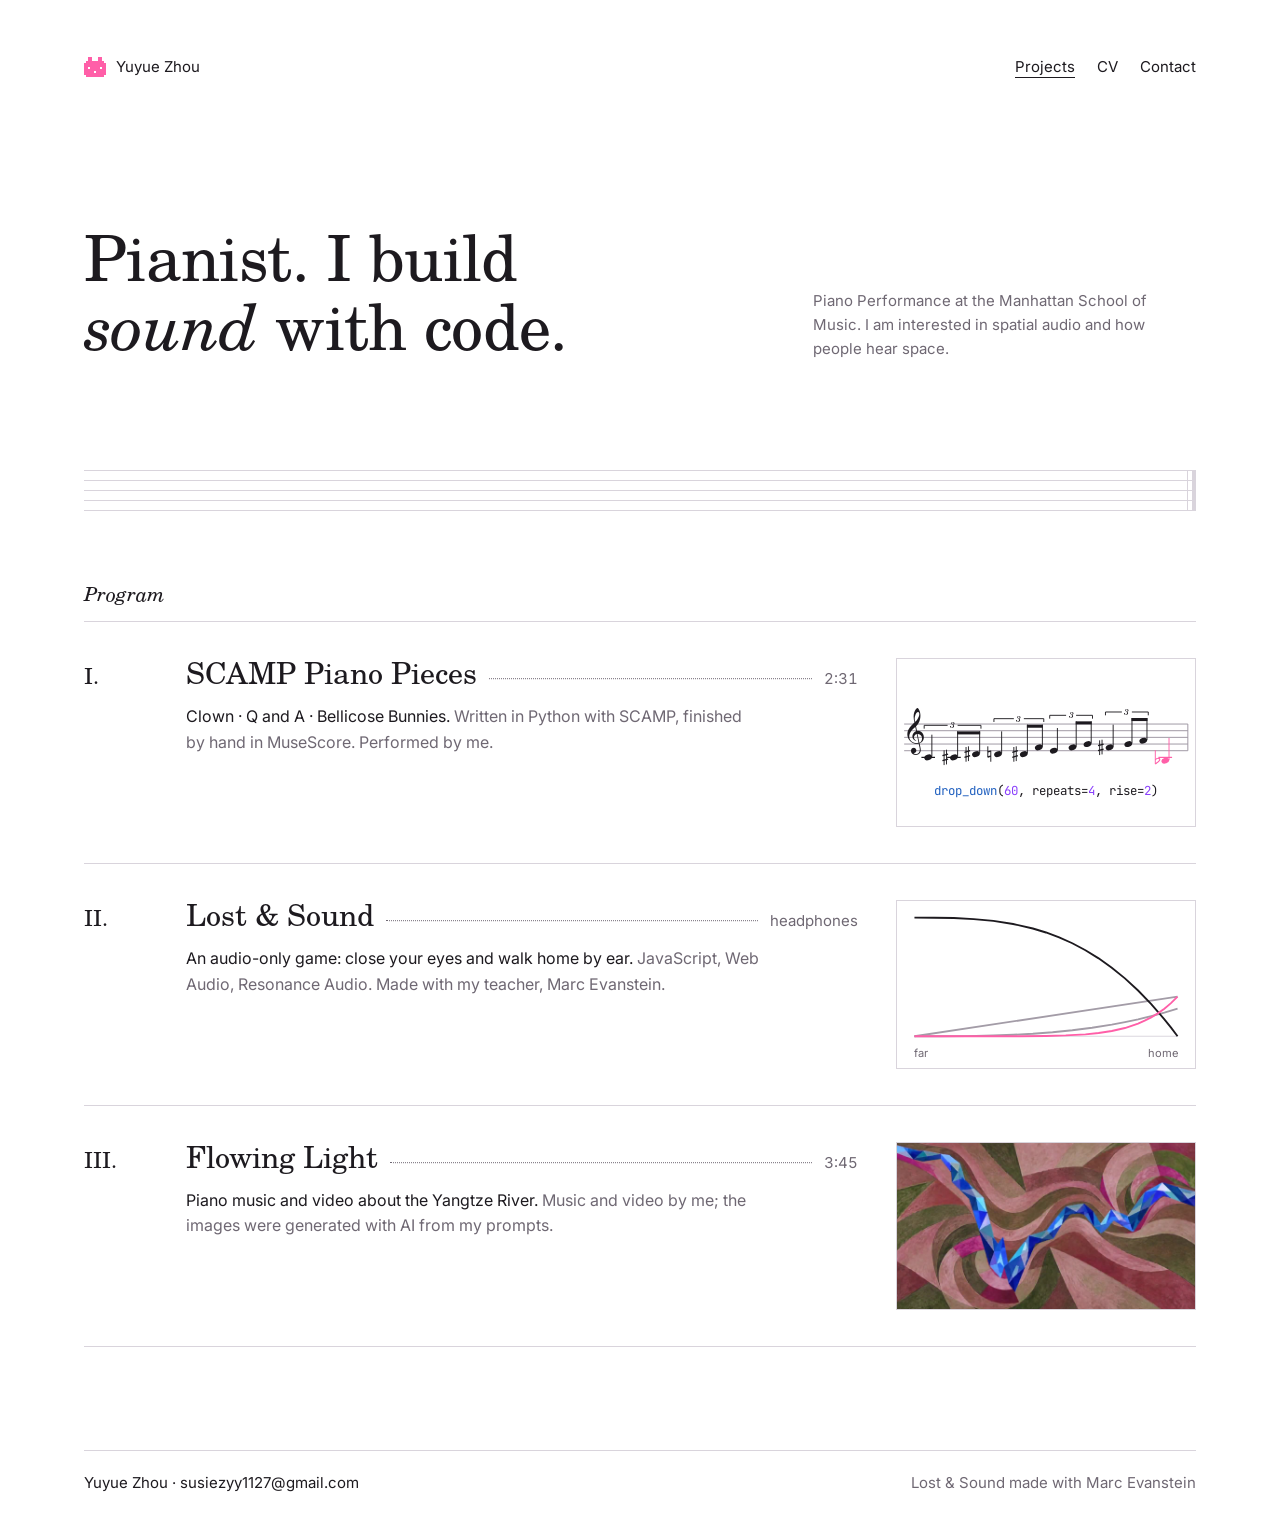
==== commit e8c92aa5: "Concert-program home page and new SCAMP Process section - Home: white concert-program layout (Schola" ====
--- a/docs/index.html
+++ b/docs/index.html
@@ -5,7 +5,9 @@
 <meta name="viewport" content="width=device-width, initial-scale=1">
 <title>Yuyue Zhou Portfolio</title>
 <link rel="preconnect" href="https://fonts.googleapis.com">
-<link rel="stylesheet" href="https://fonts.googleapis.com/css2?family=Archivo:wght@400;500;700;800&family=Fredoka:wght@500&family=JetBrains+Mono:wght@400&family=Silkscreen&display=swap">
+<link rel="stylesheet" href="https://fonts.googleapis.com/css2?family=Archivo:wght@400;500;700;800&family=Inter:wght@400;500&family=JetBrains+Mono:wght@400&display=swap">
+<link rel="stylesheet" href="https://fonts.googleapis.com/css2?family=Noto+Music&amp;text=%F0%9D%84%9E&amp;display=block">
+<link rel="preload" href="fonts/texgyreschola-regular.otf" as="font" type="font/otf" crossorigin>
 <link rel="stylesheet" href="css/style.css">
 </head>
 <body>
@@ -13,40 +15,119 @@
 <header>
   <a class="name" href="#home" aria-label="Yuyue Zhou, home">
     <svg class="mark" viewBox="0 0 11 10" shape-rendering="crispEdges" aria-hidden="true"><g fill="var(--pink)"><rect x="2" y="0" width="1" height="1"/><rect x="3" y="0" width="1" height="1"/><rect x="7" y="0" width="1" height="1"/><rect x="8" y="0" width="1" height="1"/><rect x="2" y="1" width="1" height="1"/><rect x="3" y="1" width="1" height="1"/><rect x="7" y="1" width="1" height="1"/><rect x="8" y="1" width="1" height="1"/><rect x="1" y="2" width="1" height="1"/><rect x="2" y="2" width="1" height="1"/><rect x="3" y="2" width="1" height="1"/><rect x="4" y="2" width="1" height="1"/><rect x="5" y="2" width="1" height="1"/><rect x="6" y="2" width="1" height="1"/><rect x="7" y="2" width="1" height="1"/><rect x="8" y="2" width="1" height="1"/><rect x="9" y="2" width="1" height="1"/><rect x="0" y="3" width="1" height="1"/><rect x="1" y="3" width="1" height="1"/><rect x="2" y="3" width="1" height="1"/><rect x="3" y="3" width="1" height="1"/><rect x="4" y="3" width="1" height="1"/><rect x="5" y="3" width="1" height="1"/><rect x="6" y="3" width="1" height="1"/><rect x="7" y="3" width="1" height="1"/><rect x="8" y="3" width="1" height="1"/><rect x="9" y="3" width="1" height="1"/><rect x="10" y="3" width="1" height="1"/><rect x="0" y="4" width="1" height="1"/><rect x="1" y="4" width="1" height="1"/><rect x="2" y="4" width="1" height="1"/><rect x="3" y="4" width="1" height="1"/><rect x="4" y="4" width="1" height="1"/><rect x="5" y="4" width="1" height="1"/><rect x="6" y="4" width="1" height="1"/><rect x="7" y="4" width="1" height="1"/><rect x="8" y="4" width="1" height="1"/><rect x="9" y="4" width="1" height="1"/><rect x="10" y="4" width="1" height="1"/><rect x="0" y="5" width="1" height="1"/><rect x="1" y="5" width="1" height="1"/><rect x="3" y="5" width="1" height="1"/><rect x="4" y="5" width="1" height="1"/><rect x="5" y="5" width="1" height="1"/><rect x="6" y="5" width="1" height="1"/><rect x="7" y="5" width="1" height="1"/><rect x="9" y="5" width="1" height="1"/><rect x="10" y="5" width="1" height="1"/><rect x="0" y="6" width="1" height="1"/><rect x="1" y="6" width="1" height="1"/><rect x="2" y="6" width="1" height="1"/><rect x="3" y="6" width="1" height="1"/><rect x="4" y="6" width="1" height="1"/><rect x="5" y="6" width="1" height="1"/><rect x="6" y="6" width="1" height="1"/><rect x="7" y="6" width="1" height="1"/><rect x="8" y="6" width="1" height="1"/><rect x="9" y="6" width="1" height="1"/><rect x="10" y="6" width="1" height="1"/><rect x="0" y="7" width="1" height="1"/><rect x="1" y="7" width="1" height="1"/><rect x="2" y="7" width="1" height="1"/><rect x="3" y="7" width="1" height="1"/><rect x="4" y="7" width="1" height="1"/><rect x="6" y="7" width="1" height="1"/><rect x="7" y="7" width="1" height="1"/><rect x="8" y="7" width="1" height="1"/><rect x="9" y="7" width="1" height="1"/><rect x="10" y="7" width="1" height="1"/><rect x="0" y="8" width="1" height="1"/><rect x="1" y="8" width="1" height="1"/><rect x="2" y="8" width="1" height="1"/><rect x="3" y="8" width="1" height="1"/><rect x="4" y="8" width="1" height="1"/><rect x="5" y="8" width="1" height="1"/><rect x="6" y="8" width="1" height="1"/><rect x="7" y="8" width="1" height="1"/><rect x="8" y="8" width="1" height="1"/><rect x="9" y="8" width="1" height="1"/><rect x="10" y="8" width="1" height="1"/><rect x="1" y="9" width="1" height="1"/><rect x="2" y="9" width="1" height="1"/><rect x="3" y="9" width="1" height="1"/><rect x="4" y="9" width="1" height="1"/><rect x="5" y="9" width="1" height="1"/><rect x="6" y="9" width="1" height="1"/><rect x="7" y="9" width="1" height="1"/><rect x="8" y="9" width="1" height="1"/><rect x="9" y="9" width="1" height="1"/></g></svg>
-    <b>Yuyue Zhou</b>
+    <span>Yuyue Zhou</span>
   </a>
   <nav aria-label="Main">
     <a href="#home" data-nav="home">Projects</a>
     <a href="#cv" data-nav="cv">CV</a>
+    <a href="mailto:susiezyy1127@gmail.com">Contact</a>
   </nav>
 </header>
 
-<svg width="0" height="0" style="position:absolute" aria-hidden="true"><defs><symbol id="ghost" viewBox="0 0 8 8"><g id="ghostpx"></g></symbol></defs></svg>
-
 <!-- HOME -->
-<main data-view="home">
-<div class="home">
-  <div class="covwrap">
-    <a class="cover" id="cover" href="#scamp-pieces" aria-label="Open project">
-      <svg id="covsvg" viewBox="0 0 1200 500" preserveAspectRatio="xMidYMid slice" role="img" aria-label="Project cover"></svg>
-      <div class="cap" id="cap"></div>
-    </a>
-    <div class="covnav">
-      <button class="nb" id="cvp" type="button" aria-label="Previous project">←</button>
-      <button class="nb" id="cvn" type="button" aria-label="Next project">→</button>
-    </div>
-  </div>
-  <p class="intro">I am a pianist who builds sound with code.</p>
-  <hr class="hline">
-  <div>
-      <p class="lab">Projects</p>
-      <ul class="plist">
-        <li><a class="proj on" href="#scamp-pieces" data-cov="1"><span class="n">1.</span><span class="t">SCAMP Piano Pieces</span><span class="d">Python / SCAMP → MusicXML → MuseScore</span></a></li>
-        <li><a class="proj" href="#lost-and-sound" data-cov="0"><span class="n">2.</span><span class="t">Lost &amp; Sound</span><span class="d">Audio-only navigation game · JavaScript, Web Audio, Resonance Audio</span></a></li>
-        <li><a class="proj" href="#flowing-light" data-cov="2"><span class="n">3.</span><span class="t">Flowing Light</span><span class="d">Audiovisual piece about the Yangtze · my music, my video</span></a></li>
-      </ul>
-  </div>
-</div>
+<main data-view="home" class="home">
+  <section class="hero">
+    <h1 class="hero-t">Pianist. I build <em>sound</em> with code.</h1>
+    <p class="hero-d">Piano Performance at the Manhattan School of Music. I am interested in spatial audio and how people hear space.</p>
+  </section>
+
+  <div class="staff" aria-hidden="true"><span class="bar"></span></div>
+
+  <h2 class="prog-h">Program</h2>
+  <ol class="prog">
+    <li><a class="item" href="#scamp-pieces">
+      <span class="num">I.</span>
+      <span class="body">
+        <span class="line"><span class="ttl">SCAMP Piano Pieces</span><span class="dots" aria-hidden="true"></span><span class="meta">2:31</span></span>
+        <span class="desc"><span class="dk">Clown · Q and A · Bellicose Bunnies.</span> Written in Python with SCAMP, finished by hand in MuseScore. Performed by me.</span>
+      </span>
+      <span class="thumb"><svg viewBox="0 0 320 180" aria-hidden="true">
+<rect width="320" height="180" fill="#ffffff"/>
+<g transform="translate(6.9 99)">
+<line x1="0.0" x2="306.2" y1="0.0" y2="0.0" stroke="#9a929e" stroke-width="1.00"/>
+<line x1="0.0" x2="306.2" y1="-7.2" y2="-7.2" stroke="#9a929e" stroke-width="1.00"/>
+<line x1="0.0" x2="306.2" y1="-14.4" y2="-14.4" stroke="#9a929e" stroke-width="1.00"/>
+<line x1="0.0" x2="306.2" y1="-21.6" y2="-21.6" stroke="#9a929e" stroke-width="1.00"/>
+<line x1="0.0" x2="306.2" y1="-28.8" y2="-28.8" stroke="#9a929e" stroke-width="1.00"/>
+<line x1="306.2" x2="306.2" y1="-28.8" y2="0.0" stroke="#9a929e" stroke-width="1.00"/>
+<text x="2.5" y="-7.2" font-size="28.8" fill="#1d1a1f" font-family="'Noto Music', 'Bravura Text', 'Apple Symbols', serif">&#x1D11E;</text>
+<line x1="18.6" x2="33.3" y1="7.2" y2="7.2" stroke="#1d1a1f" stroke-width="1.30"/>
+<ellipse cx="25.9" cy="7.2" rx="4.3" ry="3.0" transform="rotate(-20 25.9 7.2)" fill="#1d1a1f"/>
+<line x1="46.4" x2="61.1" y1="7.2" y2="7.2" stroke="#1d1a1f" stroke-width="1.30"/>
+<g stroke="#1d1a1f" fill="none"><path d="M43.1 -0.4 V15.5 M45.7 -1.1 V14.8" stroke-width="1.00"/><path d="M41.3 5.4 L47.4 3.6 M41.3 10.8 L47.4 9.0" stroke-width="1.44"/></g>
+<ellipse cx="53.7" cy="7.2" rx="4.3" ry="3.0" transform="rotate(-20 53.7 7.2)" fill="#1d1a1f"/>
+<g stroke="#1d1a1f" fill="none"><path d="M66.8 -4.0 V11.9 M69.4 -4.7 V11.2" stroke-width="1.00"/><path d="M65.1 1.8 L71.2 0.0 M65.1 7.2 L71.2 5.4" stroke-width="1.44"/></g>
+<ellipse cx="77.5" cy="3.6" rx="4.3" ry="3.0" transform="rotate(-20 77.5 3.6)" fill="#1d1a1f"/>
+<g stroke="#1d1a1f" fill="none"><path d="M90.3 -4.7 V7.2 M93.5 0.0 V11.9" stroke-width="1.00"/><path d="M90.3 1.3 L93.5 0.4 M90.3 6.8 L93.5 5.9" stroke-width="1.44"/></g>
+<ellipse cx="101.3" cy="3.6" rx="4.3" ry="3.0" transform="rotate(-20 101.3 3.6)" fill="#1d1a1f"/>
+<g stroke="#1d1a1f" fill="none"><path d="M118.4 -4.0 V11.9 M121.0 -4.7 V11.2" stroke-width="1.00"/><path d="M116.7 1.8 L122.7 0.0 M116.7 7.2 L122.7 5.4" stroke-width="1.44"/></g>
+<ellipse cx="129.1" cy="3.6" rx="4.3" ry="3.0" transform="rotate(-20 129.1 3.6)" fill="#1d1a1f"/>
+<ellipse cx="145.3" cy="-3.6" rx="4.3" ry="3.0" transform="rotate(-20 145.3 -3.6)" fill="#1d1a1f"/>
+<ellipse cx="161.5" cy="0.0" rx="4.3" ry="3.0" transform="rotate(-20 161.5 0.0)" fill="#1d1a1f"/>
+<ellipse cx="181.7" cy="-3.6" rx="4.3" ry="3.0" transform="rotate(-20 181.7 -3.6)" fill="#1d1a1f"/>
+<ellipse cx="197.9" cy="-7.2" rx="4.3" ry="3.0" transform="rotate(-20 197.9 -7.2)" fill="#1d1a1f"/>
+<g stroke="#1d1a1f" fill="none"><path d="M211.0 -11.2 V4.7 M213.6 -11.9 V4.0" stroke-width="1.00"/><path d="M209.3 -5.4 L215.3 -7.2 M209.3 0.0 L215.3 -1.8" stroke-width="1.44"/></g>
+<ellipse cx="221.7" cy="-3.6" rx="4.3" ry="3.0" transform="rotate(-20 221.7 -3.6)" fill="#1d1a1f"/>
+<ellipse cx="241.9" cy="-7.2" rx="4.3" ry="3.0" transform="rotate(-20 241.9 -7.2)" fill="#1d1a1f"/>
+<ellipse cx="258.1" cy="-10.8" rx="4.3" ry="3.0" transform="rotate(-20 258.1 -10.8)" fill="#1d1a1f"/>
+<line x1="274.5" x2="289.2" y1="7.2" y2="7.2" stroke="#ff5fa8" stroke-width="1.30"/>
+<g stroke="#ff5fa8" fill="none"><path d="M271.1 -0.7 V14.4" stroke-width="1.00"/><path d="M271.1 9.9 C273.2 7.2 277.2 7.9 275.4 10.7 C274.3 12.2 272.5 13.3 271.1 14.4" stroke-width="1.22"/></g>
+<ellipse cx="281.9" cy="10.8" rx="4.3" ry="3.0" transform="rotate(-20 281.9 10.8)" fill="#ff5fa8"/>
+<line x1="29.9" x2="29.9" y1="6.5" y2="-17.3" stroke="#1d1a1f" stroke-width="1.00"/>
+<line x1="57.7" x2="57.7" y1="6.5" y2="-20.9" stroke="#1d1a1f" stroke-width="1.00"/>
+<line x1="81.5" x2="81.5" y1="2.9" y2="-20.9" stroke="#1d1a1f" stroke-width="1.00"/>
+<path d="M57.2 -20.9 L82.0 -20.9 L82.0 -17.6 L57.2 -17.6Z" fill="#1d1a1f"/>
+<path d="M21.6 -23.8 V-27.4 H46.9 M57.7 -27.4 H82.9 V-23.8" fill="none" stroke="#1d1a1f" stroke-width="1.00"/>
+<text x="52.3" y="-24.1" font-size="9.7" font-style="italic" text-anchor="middle" fill="#1d1a1f" font-family="'TeX Gyre Schola', Georgia, serif">3</text>
+<line x1="105.2" x2="105.2" y1="2.9" y2="-20.9" stroke="#1d1a1f" stroke-width="1.00"/>
+<line x1="133.0" x2="133.0" y1="2.9" y2="-28.1" stroke="#1d1a1f" stroke-width="1.00"/>
+<line x1="149.2" x2="149.2" y1="-4.3" y2="-28.1" stroke="#1d1a1f" stroke-width="1.00"/>
+<path d="M132.5 -28.1 L149.7 -28.1 L149.7 -24.8 L132.5 -24.8Z" fill="#1d1a1f"/>
+<path d="M96.9 -31.0 V-34.6 H118.4 M129.2 -34.6 H150.7 V-31.0" fill="none" stroke="#1d1a1f" stroke-width="1.00"/>
+<text x="123.8" y="-31.3" font-size="9.7" font-style="italic" text-anchor="middle" fill="#1d1a1f" font-family="'TeX Gyre Schola', Georgia, serif">3</text>
+<line x1="165.4" x2="165.4" y1="-0.7" y2="-24.5" stroke="#1d1a1f" stroke-width="1.00"/>
+<line x1="185.7" x2="185.7" y1="-4.3" y2="-31.7" stroke="#1d1a1f" stroke-width="1.00"/>
+<line x1="201.9" x2="201.9" y1="-7.9" y2="-31.7" stroke="#1d1a1f" stroke-width="1.00"/>
+<path d="M185.2 -31.7 L202.4 -31.7 L202.4 -28.4 L185.2 -28.4Z" fill="#1d1a1f"/>
+<path d="M157.1 -34.6 V-38.2 H174.8 M185.6 -38.2 H203.3 V-34.6" fill="none" stroke="#1d1a1f" stroke-width="1.00"/>
+<text x="180.2" y="-34.9" font-size="9.7" font-style="italic" text-anchor="middle" fill="#1d1a1f" font-family="'TeX Gyre Schola', Georgia, serif">3</text>
+<line x1="225.6" x2="225.6" y1="-4.3" y2="-28.1" stroke="#1d1a1f" stroke-width="1.00"/>
+<line x1="245.9" x2="245.9" y1="-7.9" y2="-35.3" stroke="#1d1a1f" stroke-width="1.00"/>
+<line x1="262.1" x2="262.1" y1="-11.5" y2="-35.3" stroke="#1d1a1f" stroke-width="1.00"/>
+<path d="M245.4 -35.3 L262.6 -35.3 L262.6 -32.0 L245.4 -32.0Z" fill="#1d1a1f"/>
+<path d="M217.3 -38.2 V-41.8 H235.0 M245.8 -41.8 H263.5 V-38.2" fill="none" stroke="#1d1a1f" stroke-width="1.00"/>
+<text x="240.4" y="-38.5" font-size="9.7" font-style="italic" text-anchor="middle" fill="#1d1a1f" font-family="'TeX Gyre Schola', Georgia, serif">3</text>
+<line x1="285.9" x2="285.9" y1="10.1" y2="-13.7" stroke="#ff5fa8" stroke-width="1.00"/>
+</g>
+<text x="160" y="147" font-size="13.4" text-anchor="middle" fill="#1d1a1f" font-family="'JetBrains Mono', ui-monospace, monospace" xml:space="preserve"><tspan fill="#1f5fbf">drop_down</tspan>(<tspan fill="#8a3ffc">60</tspan>, repeats=<tspan fill="#8a3ffc">4</tspan>, rise=<tspan fill="#8a3ffc">2</tspan>)</text>
+</svg></span>
+    </a></li>
+    <li><a class="item" href="#lost-and-sound">
+      <span class="num">II.</span>
+      <span class="body">
+        <span class="line"><span class="ttl">Lost &amp; Sound</span><span class="dots" aria-hidden="true"></span><span class="meta">headphones</span></span>
+        <span class="desc"><span class="dk">An audio-only game: close your eyes and walk home by ear.</span> JavaScript, Web Audio, Resonance Audio. Made with my teacher, Marc Evanstein.</span>
+      </span>
+      <span class="thumb"><svg viewBox="0 0 320 180" aria-hidden="true">
+        <rect width="320" height="180" fill="#ffffff"/>
+        <line x1="18" x2="302" y1="146" y2="146" stroke="#d9d4dc"/>
+        <path fill="none" stroke="#a39ca7" stroke-width="2" d="M18 146 L302 103.3"/>
+        <path fill="none" stroke="#a39ca7" stroke-width="2" d="M18.0 146.0 L46.4 146.0 L74.8 145.8 L103.2 145.2 L124.5 144.4 L145.8 143.3 L167.1 141.7 L188.4 139.5 L209.7 136.8 L231.0 133.4 L245.2 130.7 L259.4 127.7 L273.6 124.2 L287.8 120.4 L302.0 116.1"/>
+        <path fill="none" stroke="#1d1a1f" stroke-width="2" d="M18.0 18.0 L39.3 18.1 L60.6 18.4 L81.9 19.5 L103.2 21.5 L124.5 24.8 L145.8 29.7 L160.0 34.0 L174.2 39.3 L188.4 45.6 L202.6 53.2 L216.8 61.9 L231.0 72.0 L245.2 83.5 L259.4 96.6 L273.6 111.3 L287.8 127.7 L295 136.7 L302.0 146.0"/>
+        <path fill="none" stroke="#ff5fa8" stroke-width="2" d="M18.0 146.0 L131.6 146.0 L160.0 145.7 L181.3 145.1 L202.6 143.9 L216.8 142.5 L231.0 140.3 L245.2 137.1 L259.4 132.3 L266.5 129.2 L273.6 125.6 L280.7 121.3 L287.8 116.2 L294.9 110.3 L302.0 103.3"/>
+        <text x="18" y="168" font-size="12" fill="#6f6873" font-family="Inter, system-ui, sans-serif">far</text>
+        <text x="302" y="168" font-size="12" fill="#6f6873" font-family="Inter, system-ui, sans-serif" text-anchor="end">home</text>
+      </svg></span>
+    </a></li>
+    <li><a class="item" href="#flowing-light">
+      <span class="num">III.</span>
+      <span class="body">
+        <span class="line"><span class="ttl">Flowing Light</span><span class="dots" aria-hidden="true"></span><span class="meta">3:45</span></span>
+        <span class="desc"><span class="dk">Piano music and video about the Yangtze River.</span> Music and video by me; the images were generated with AI from my prompts.</span>
+      </span>
+      <span class="thumb"><img src="poster.jpg" alt="" width="1280" height="720" loading="lazy"></span>
+    </a></li>
+  </ol>
 </main>
 
 <!-- LOST & SOUND -->
@@ -76,7 +157,7 @@
       <h3>Enemies</h3>
       <p>Each of the four enemies is a looping sound I designed. When you are farther than 3 m, it plays normally. As you get closer, its playback rate goes up, so it gets faster and higher at the same time. At 0.5 m it plays at double speed, one octave higher.</p>
       <h3>Home</h3>
-      <p>The home sound has a main loop, plus one pad sample played at three speeds: 0.5×, 1× and 2× (low, middle and high octave). It starts to change when you are 8 m away. As you get closer, the main loop fades out and the pad layers come in one by one: low first, then middle, then high. I chose the speeds and volume curves by testing them again and again by ear. This was the most surprising part for me.</p>
+      <p>The home sound has a main loop, plus one pad sample played at three speeds: 0.5×, 1× and 2× (low, middle and high octaves). It starts to change when you are 8 m away. As you get closer, the main loop fades out and the pad layers come in one by one: low first, then middle, then high. I chose the speeds and volume curves by testing them again and again by ear. This was the most surprising part for me.</p>
     <div class="panel chartp">
       <p class="lab">Home sound: volume of each layer by distance</p>
       <div class="fig" id="gainfig"><svg id="gainsvg" role="img" aria-label="Chart of the four home-sound layer volumes against closeness to home"></svg></div>
@@ -130,9 +211,117 @@
   <div class="tx">
     <h2 style="margin-top:8px">Process</h2>
     <p>I created the music in three steps. The first two steps were done through code, using SCAMP (Suite for Computer-Assisted Music in Python). SCAMP is a Python library that lets composers create virtual instruments, have them play notes, listen to the results in real time, and then generate music notation.</p>
-    <p>I defined functions to play different musical gestures, and the function arguments let me vary the gestures in different ways so that they could evolve throughout the piece. During this step, I was not thinking about how the music would be notated. I was thinking like a pianist about how each phrase breathes and moves.</p>
-    <p>The second step was to generate notation. To do this, I had to tweak the code: making the note durations easier to notate, and defining meters and bar lengths. After that, SCAMP could produce MusicXML that I opened in MuseScore.</p>
-    <p>The final step was polishing that raw notation into the final score. This was not just cleaning up rough edges; it was another stage of composition. I added more layers to the music, along with dynamics, articulations and other details that were crucial to its character.</p>
+    <p>I defined functions to play different musical gestures, and the function arguments let me vary the gestures in different ways so that they could evolve throughout the piece. For example, here is the code for the drop_down gesture, which plays a repeated rising figure before dropping down to a final note:</p>
+    <pre class="pcode"><code><span class="ln" style="--i:0"><span style="color:#c2185b">def</span> <span style="color:#1f5fbf">drop_down</span>(start_pitch, repeats=<span style="color:#8a3ffc">1</span>, rise=<span style="color:#8a3ffc">1</span>):</span><span class="ln" style="--i:4"><span style="color:#c2185b">for</span> x <span style="color:#c2185b">in</span> <span style="color:#1f5fbf">range</span>(repeats):</span><span class="ln" style="--i:8">piano.<span style="color:#1f5fbf">play_note</span>(start_pitch + rise*x, <span style="color:#8a3ffc">1.0</span>, <span style="color:#8a3ffc">2</span> / <span style="color:#8a3ffc">3</span>)</span><span class="ln" style="--i:8">piano.<span style="color:#1f5fbf">play_note</span>(start_pitch + <span style="color:#8a3ffc">1</span> + rise*x, <span style="color:#8a3ffc">1.0</span>, <span style="color:#8a3ffc">1</span> / <span style="color:#8a3ffc">6</span>)</span><span class="ln" style="--i:8">piano.<span style="color:#1f5fbf">play_note</span>(start_pitch + <span style="color:#8a3ffc">3</span> + rise*x, <span style="color:#8a3ffc">1.0</span>, <span style="color:#8a3ffc">1</span> / <span style="color:#8a3ffc">6</span>)</span><span class="ln" style="--i:0">&#8203;</span><span class="ln" style="--i:4">piano.<span style="color:#1f5fbf">play_note</span>(start_pitch - <span style="color:#8a3ffc">2</span>, <span style="color:#8a3ffc">1.0</span>, <span style="color:#8a3ffc">1.0</span>)</span></code></pre>
+    <p>By changing <code>start_pitch</code>, I could shift it up and down in register. <code>repeats</code> determines how many rising figures there are before the drop. <code>rise</code> determines how much the rising figures step up in pitch each time. Here are two calls from my pieces:</p>
+  </div>
+  <div class="exs">
+    <div class="ex">
+      <div class="ex-code"><pre class="pcode"><code><span class="ln" style="--i:0"><span style="color:#1f5fbf">drop_down</span>(<span style="color:#8a3ffc">60</span>, repeats=<span style="color:#8a3ffc">4</span>, rise=<span style="color:#8a3ffc">2</span>)</span></code></pre><p class="ex-src">from Clown</p></div>
+      <svg class="ex-staff" viewBox="0 30 586 120" style="max-width:657px" role="img" aria-label="Notes played by drop_down(60, repeats=4, rise=2): four rising triplet groups starting on C4, then B-flat 3.">
+<line x1="4.0" x2="582.4" y1="120.0" y2="120.0" stroke="#9a929e" stroke-width="1.20"/>
+<line x1="4.0" x2="582.4" y1="108.0" y2="108.0" stroke="#9a929e" stroke-width="1.20"/>
+<line x1="4.0" x2="582.4" y1="96.0" y2="96.0" stroke="#9a929e" stroke-width="1.20"/>
+<line x1="4.0" x2="582.4" y1="84.0" y2="84.0" stroke="#9a929e" stroke-width="1.20"/>
+<line x1="4.0" x2="582.4" y1="72.0" y2="72.0" stroke="#9a929e" stroke-width="1.20"/>
+<line x1="582.4" x2="582.4" y1="72.0" y2="120.0" stroke="#9a929e" stroke-width="1.20"/>
+<text x="8.2" y="108.0" font-size="48.0" fill="#1d1a1f" font-family="'Noto Music', 'Bravura Text', 'Apple Symbols', serif">&#x1D11E;</text>
+<line x1="35.0" x2="59.4" y1="132.0" y2="132.0" stroke="#1d1a1f" stroke-width="1.56"/>
+<ellipse cx="47.2" cy="132.0" rx="7.2" ry="5.0" transform="rotate(-20 47.2 132.0)" fill="#1d1a1f"/>
+<line x1="87.8" x2="112.2" y1="132.0" y2="132.0" stroke="#1d1a1f" stroke-width="1.56"/>
+<g stroke="#1d1a1f" fill="none"><path d="M82.2 119.4 V145.8 M86.6 118.2 V144.6" stroke-width="1.32"/><path d="M79.4 129.0 L89.4 126.0 M79.4 138.0 L89.4 135.0" stroke-width="2.40"/></g>
+<ellipse cx="100.0" cy="132.0" rx="7.2" ry="5.0" transform="rotate(-20 100.0 132.0)" fill="#1d1a1f"/>
+<g stroke="#1d1a1f" fill="none"><path d="M127.2 113.4 V139.8 M131.6 112.2 V138.6" stroke-width="1.32"/><path d="M124.4 123.0 L134.4 120.0 M124.4 132.0 L134.4 129.0" stroke-width="2.40"/></g>
+<ellipse cx="145.0" cy="126.0" rx="7.2" ry="5.0" transform="rotate(-20 145.0 126.0)" fill="#1d1a1f"/>
+<g stroke="#1d1a1f" fill="none"><path d="M171.8 112.2 V132.0 M177.0 120.0 V139.8" stroke-width="1.32"/><path d="M171.8 122.2 L177.0 120.6 M171.8 131.4 L177.0 129.8" stroke-width="2.40"/></g>
+<ellipse cx="190.0" cy="126.0" rx="7.2" ry="5.0" transform="rotate(-20 190.0 126.0)" fill="#1d1a1f"/>
+<g stroke="#1d1a1f" fill="none"><path d="M225.0 113.4 V139.8 M229.4 112.2 V138.6" stroke-width="1.32"/><path d="M222.2 123.0 L232.2 120.0 M222.2 132.0 L232.2 129.0" stroke-width="2.40"/></g>
+<ellipse cx="242.8" cy="126.0" rx="7.2" ry="5.0" transform="rotate(-20 242.8 126.0)" fill="#1d1a1f"/>
+<ellipse cx="274.0" cy="114.0" rx="7.2" ry="5.0" transform="rotate(-20 274.0 114.0)" fill="#1d1a1f"/>
+<ellipse cx="305.2" cy="120.0" rx="7.2" ry="5.0" transform="rotate(-20 305.2 120.0)" fill="#1d1a1f"/>
+<ellipse cx="344.2" cy="114.0" rx="7.2" ry="5.0" transform="rotate(-20 344.2 114.0)" fill="#1d1a1f"/>
+<ellipse cx="375.4" cy="108.0" rx="7.2" ry="5.0" transform="rotate(-20 375.4 108.0)" fill="#1d1a1f"/>
+<g stroke="#1d1a1f" fill="none"><path d="M402.6 101.4 V127.8 M407.0 100.2 V126.6" stroke-width="1.32"/><path d="M399.8 111.0 L409.8 108.0 M399.8 120.0 L409.8 117.0" stroke-width="2.40"/></g>
+<ellipse cx="420.4" cy="114.0" rx="7.2" ry="5.0" transform="rotate(-20 420.4 114.0)" fill="#1d1a1f"/>
+<ellipse cx="459.4" cy="108.0" rx="7.2" ry="5.0" transform="rotate(-20 459.4 108.0)" fill="#1d1a1f"/>
+<ellipse cx="490.6" cy="102.0" rx="7.2" ry="5.0" transform="rotate(-20 490.6 102.0)" fill="#1d1a1f"/>
+<line x1="523.4" x2="547.8" y1="132.0" y2="132.0" stroke="#ff5fa8" stroke-width="1.56"/>
+<g stroke="#ff5fa8" fill="none"><path d="M517.6 118.8 V144.0" stroke-width="1.32"/><path d="M517.6 136.6 C521.2 132.0 527.8 133.2 524.8 137.8 C523.0 140.4 520.0 142.2 517.6 144.0" stroke-width="2.04"/></g>
+<ellipse cx="535.6" cy="138.0" rx="7.2" ry="5.0" transform="rotate(-20 535.6 138.0)" fill="#ff5fa8"/>
+<line x1="53.8" x2="53.8" y1="130.8" y2="91.2" stroke="#1d1a1f" stroke-width="1.32"/>
+<line x1="106.6" x2="106.6" y1="130.8" y2="85.2" stroke="#1d1a1f" stroke-width="1.32"/>
+<line x1="151.6" x2="151.6" y1="124.8" y2="85.2" stroke="#1d1a1f" stroke-width="1.32"/>
+<path d="M106.0 85.2 L152.3 85.2 L152.3 90.6 L106.0 90.6Z" fill="#1d1a1f"/>
+<path d="M40.0 80.4 V74.4 H88.0 M106.0 74.4 H154.0 V80.4" fill="none" stroke="#1d1a1f" stroke-width="1.08"/>
+<text x="97.0" y="79.8" font-size="16.2" font-style="italic" text-anchor="middle" fill="#1d1a1f" font-family="'TeX Gyre Schola', Georgia, serif">3</text>
+<line x1="196.6" x2="196.6" y1="124.8" y2="85.2" stroke="#1d1a1f" stroke-width="1.32"/>
+<line x1="249.4" x2="249.4" y1="124.8" y2="73.2" stroke="#1d1a1f" stroke-width="1.32"/>
+<line x1="280.6" x2="280.6" y1="112.8" y2="73.2" stroke="#1d1a1f" stroke-width="1.32"/>
+<path d="M248.8 73.2 L281.3 73.2 L281.3 78.6 L248.8 78.6Z" fill="#1d1a1f"/>
+<path d="M182.8 68.4 V62.4 H223.9 M241.9 62.4 H283.0 V68.4" fill="none" stroke="#1d1a1f" stroke-width="1.08"/>
+<text x="232.9" y="67.8" font-size="16.2" font-style="italic" text-anchor="middle" fill="#1d1a1f" font-family="'TeX Gyre Schola', Georgia, serif">3</text>
+<line x1="311.8" x2="311.8" y1="118.8" y2="79.2" stroke="#1d1a1f" stroke-width="1.32"/>
+<line x1="350.8" x2="350.8" y1="112.8" y2="67.2" stroke="#1d1a1f" stroke-width="1.32"/>
+<line x1="382.0" x2="382.0" y1="106.8" y2="67.2" stroke="#1d1a1f" stroke-width="1.32"/>
+<path d="M350.2 67.2 L382.7 67.2 L382.7 72.6 L350.2 72.6Z" fill="#1d1a1f"/>
+<path d="M298.0 62.4 V56.4 H332.2 M350.2 56.4 H384.4 V62.4" fill="none" stroke="#1d1a1f" stroke-width="1.08"/>
+<text x="341.2" y="61.8" font-size="16.2" font-style="italic" text-anchor="middle" fill="#1d1a1f" font-family="'TeX Gyre Schola', Georgia, serif">3</text>
+<line x1="427.0" x2="427.0" y1="112.8" y2="73.2" stroke="#1d1a1f" stroke-width="1.32"/>
+<line x1="466.0" x2="466.0" y1="106.8" y2="61.2" stroke="#1d1a1f" stroke-width="1.32"/>
+<line x1="497.2" x2="497.2" y1="100.8" y2="61.2" stroke="#1d1a1f" stroke-width="1.32"/>
+<path d="M465.4 61.2 L497.9 61.2 L497.9 66.6 L465.4 66.6Z" fill="#1d1a1f"/>
+<path d="M413.2 56.4 V50.4 H447.4 M465.4 50.4 H499.6 V56.4" fill="none" stroke="#1d1a1f" stroke-width="1.08"/>
+<text x="456.4" y="55.8" font-size="16.2" font-style="italic" text-anchor="middle" fill="#1d1a1f" font-family="'TeX Gyre Schola', Georgia, serif">3</text>
+<line x1="542.2" x2="542.2" y1="136.8" y2="97.2" stroke="#ff5fa8" stroke-width="1.32"/>
+</svg>
+    </div>
+    <div class="ex">
+      <div class="ex-code"><pre class="pcode"><code><span class="ln" style="--i:0"><span style="color:#1f5fbf">drop_down</span>(<span style="color:#8a3ffc">62</span>, repeats=<span style="color:#8a3ffc">2</span>, rise=-<span style="color:#8a3ffc">7</span>)</span></code></pre><p class="ex-src">from Bellicose Bunnies</p></div>
+      <svg class="ex-staff" viewBox="0 30 342 132" style="max-width:383px" role="img" aria-label="Notes played by drop_down(62, repeats=2, rise=-7): a triplet group on D4, one on G3, then C4.">
+<line x1="4.0" x2="338.2" y1="120.0" y2="120.0" stroke="#9a929e" stroke-width="1.20"/>
+<line x1="4.0" x2="338.2" y1="108.0" y2="108.0" stroke="#9a929e" stroke-width="1.20"/>
+<line x1="4.0" x2="338.2" y1="96.0" y2="96.0" stroke="#9a929e" stroke-width="1.20"/>
+<line x1="4.0" x2="338.2" y1="84.0" y2="84.0" stroke="#9a929e" stroke-width="1.20"/>
+<line x1="4.0" x2="338.2" y1="72.0" y2="72.0" stroke="#9a929e" stroke-width="1.20"/>
+<line x1="338.2" x2="338.2" y1="72.0" y2="120.0" stroke="#9a929e" stroke-width="1.20"/>
+<text x="8.2" y="108.0" font-size="48.0" fill="#1d1a1f" font-family="'Noto Music', 'Bravura Text', 'Apple Symbols', serif">&#x1D11E;</text>
+<ellipse cx="47.2" cy="126.0" rx="7.2" ry="5.0" transform="rotate(-20 47.2 126.0)" fill="#1d1a1f"/>
+<g stroke="#1d1a1f" fill="none"><path d="M82.2 113.4 V139.8 M86.6 112.2 V138.6" stroke-width="1.32"/><path d="M79.4 123.0 L89.4 120.0 M79.4 132.0 L89.4 129.0" stroke-width="2.40"/></g>
+<ellipse cx="100.0" cy="126.0" rx="7.2" ry="5.0" transform="rotate(-20 100.0 126.0)" fill="#1d1a1f"/>
+<ellipse cx="131.2" cy="114.0" rx="7.2" ry="5.0" transform="rotate(-20 131.2 114.0)" fill="#1d1a1f"/>
+<line x1="150.2" x2="174.6" y1="132.0" y2="132.0" stroke="#1d1a1f" stroke-width="1.56"/>
+<line x1="150.2" x2="174.6" y1="144.0" y2="144.0" stroke="#1d1a1f" stroke-width="1.56"/>
+<ellipse cx="162.4" cy="150.0" rx="7.2" ry="5.0" transform="rotate(-20 162.4 150.0)" fill="#1d1a1f"/>
+<line x1="203.0" x2="227.4" y1="132.0" y2="132.0" stroke="#1d1a1f" stroke-width="1.56"/>
+<line x1="203.0" x2="227.4" y1="144.0" y2="144.0" stroke="#1d1a1f" stroke-width="1.56"/>
+<g stroke="#1d1a1f" fill="none"><path d="M197.4 137.4 V163.8 M201.8 136.2 V162.6" stroke-width="1.32"/><path d="M194.6 147.0 L204.6 144.0 M194.6 156.0 L204.6 153.0" stroke-width="2.40"/></g>
+<ellipse cx="215.2" cy="150.0" rx="7.2" ry="5.0" transform="rotate(-20 215.2 150.0)" fill="#1d1a1f"/>
+<line x1="248.0" x2="272.4" y1="132.0" y2="132.0" stroke="#1d1a1f" stroke-width="1.56"/>
+<line x1="248.0" x2="272.4" y1="144.0" y2="144.0" stroke="#1d1a1f" stroke-width="1.56"/>
+<g stroke="#1d1a1f" fill="none"><path d="M242.4 131.4 V157.8 M246.8 130.2 V156.6" stroke-width="1.32"/><path d="M239.6 141.0 L249.6 138.0 M239.6 150.0 L249.6 147.0" stroke-width="2.40"/></g>
+<ellipse cx="260.2" cy="144.0" rx="7.2" ry="5.0" transform="rotate(-20 260.2 144.0)" fill="#1d1a1f"/>
+<line x1="279.2" x2="303.6" y1="132.0" y2="132.0" stroke="#ff5fa8" stroke-width="1.56"/>
+<ellipse cx="291.4" cy="132.0" rx="7.2" ry="5.0" transform="rotate(-20 291.4 132.0)" fill="#ff5fa8"/>
+<line x1="53.8" x2="53.8" y1="124.8" y2="85.2" stroke="#1d1a1f" stroke-width="1.32"/>
+<line x1="106.6" x2="106.6" y1="124.8" y2="73.2" stroke="#1d1a1f" stroke-width="1.32"/>
+<line x1="137.8" x2="137.8" y1="112.8" y2="73.2" stroke="#1d1a1f" stroke-width="1.32"/>
+<path d="M106.0 73.2 L138.5 73.2 L138.5 78.6 L106.0 78.6Z" fill="#1d1a1f"/>
+<path d="M40.0 68.4 V62.4 H81.1 M99.1 62.4 H140.2 V68.4" fill="none" stroke="#1d1a1f" stroke-width="1.08"/>
+<text x="90.1" y="67.8" font-size="16.2" font-style="italic" text-anchor="middle" fill="#1d1a1f" font-family="'TeX Gyre Schola', Georgia, serif">3</text>
+<line x1="169.0" x2="169.0" y1="148.8" y2="109.2" stroke="#1d1a1f" stroke-width="1.32"/>
+<line x1="221.8" x2="221.8" y1="148.8" y2="103.2" stroke="#1d1a1f" stroke-width="1.32"/>
+<line x1="266.8" x2="266.8" y1="142.8" y2="103.2" stroke="#1d1a1f" stroke-width="1.32"/>
+<path d="M221.2 103.2 L267.5 103.2 L267.5 108.6 L221.2 108.6Z" fill="#1d1a1f"/>
+<path d="M155.2 98.4 V92.4 H203.2 M221.2 92.4 H269.2 V98.4" fill="none" stroke="#1d1a1f" stroke-width="1.08"/>
+<text x="212.2" y="97.8" font-size="16.2" font-style="italic" text-anchor="middle" fill="#1d1a1f" font-family="'TeX Gyre Schola', Georgia, serif">3</text>
+<line x1="298.0" x2="298.0" y1="130.8" y2="91.2" stroke="#ff5fa8" stroke-width="1.32"/>
+</svg>
+    </div>
+  </div>
+  <div class="tx">
+    <p>While writing the code, I was not thinking about how the music would be notated. I was thinking like a pianist about how each phrase breathes and moves.</p>
+    <p>After arranging these function calls into a piece of music, I tweaked the code so the notes would be easier to notate, and defined the meters and bar lengths. Then SCAMP could produce MusicXML that I opened in MuseScore. The notation was messy at first:</p>
+    <p>So the final step was polishing that raw notation into the final score. This was not just cleaning up rough edges; it was another stage of composition. I added more layers to the music, along with dynamics, articulations and other details that were crucial to its character.</p>
     <p>Coding gave me a different way to organize music. I took on different roles throughout the process — engineer, pianist, composer — and I arrived at music that I would never have otherwise written.</p>
   </div>
   <h2>The pieces</h2>
@@ -553,7 +742,8 @@
     <span class="lbc" id="lbc"></span>
   </div>
 <footer>
-  <span>Yuyue Zhou · susiezyy1127@gmail.com</span>
+  <span class="f-me">Yuyue Zhou · susiezyy1127@gmail.com</span>
+  <span>Lost &amp; Sound made with Marc Evanstein</span>
 </footer>
 </div>
 
--- a/docs/css/style.css
+++ b/docs/css/style.css
@@ -1,10 +1,9 @@
-/* VOICE personal portfolio for admissions: calm, exact, a little playful
-   IDEA the sketch: name top left, CV + numbered projects on the left, one big cover on the right
-   PICTURE the cover changes with the project you point at (or the arrows); Lost & Sound is a night field with ghosts and a home glow
-   COLOUR white / night plum ground, plum ink, one pink accent (from the game's pink-and-purple art)
-   TYPE Archivo for everything, Silkscreen only on the tiny pixel mark
-   LAYOUT laptop: left column list, right cover; phone: name, cover, list */
-:root{color-scheme:light dark;--bg:light-dark(#ffffff,#160c1d);--ink:light-dark(#2a1636,#f4ecf8);--mut:light-dark(#6e5d78,#bcaac8);--line:light-dark(#e7dcee,#33233f);--pan:light-dark(#f6effa,#21142b);--plum:light-dark(#5a2a78,#d6b4ff);--pink:#ff5fa8;--todo:light-dark(#fff3c4,#3a3110);--todoink:light-dark(#6a5200,#ffe48a)}
+/* Site styles. The home page (#home), header and footer use a concert-program look:
+   white paper, TeX Gyre Schola for titles, Inter for text, thin gray rules, pink only on the bunny
+   and one line in the Lost & Sound chart. Project pages and CV keep their own styles below. */
+@font-face{font-family:"TeX Gyre Schola";src:url(../fonts/texgyreschola-regular.otf) format("opentype");font-weight:400;font-style:normal;font-display:swap}
+@font-face{font-family:"TeX Gyre Schola";src:url(../fonts/texgyreschola-italic.otf) format("opentype");font-weight:400;font-style:italic;font-display:swap}
+:root{color-scheme:light dark;--bg:light-dark(#ffffff,#160c1d);--ink:light-dark(#2a1636,#f4ecf8);--mut:light-dark(#6e5d78,#bcaac8);--line:light-dark(#e7dcee,#33233f);--pan:light-dark(#f6effa,#21142b);--plum:light-dark(#5a2a78,#d6b4ff);--pink:#ff5fa8;--p-ink:light-dark(#1d1a1f,#f1eef2);--p-mut:light-dark(#6f6873,#a8a1ac);--p-rule:light-dark(#d9d4dc,#3b3540);--serif:"TeX Gyre Schola","Century Schoolbook",Georgia,serif;--sans:Inter,system-ui,sans-serif;--todo:light-dark(#fff3c4,#3a3110);--todoink:light-dark(#6a5200,#ffe48a)}
 :root[data-theme=light]{color-scheme:light}
 :root[data-theme=dark]{color-scheme:dark}
 *{box-sizing:border-box;min-width:0}
@@ -13,37 +12,56 @@
 a{color:inherit}
 img{max-width:100%}
 .wrap{max-width:1240px;margin:0 auto;padding:clamp(20px,3.5vw,48px) max(5vw,16px)}
-header{display:flex;align-items:center;justify-content:space-between;gap:16px;flex-wrap:wrap}
-.name{display:flex;align-items:center;gap:14px;text-decoration:none}
-.name b{font-weight:800;font-size:clamp(32px,4.4vw,52px);line-height:1.05;letter-spacing:-.02em}
-.mark{width:44px;height:40px;flex:none}
-nav{display:flex;gap:6px;flex-wrap:wrap}
-nav a{text-decoration:none;padding:10px 14px;border-radius:999px;font-weight:500;min-height:44px;display:inline-flex;align-items:center}
-nav a:hover,nav a[aria-current]{background:var(--pan)}
-nav a:focus-visible,.proj:focus-visible,.btn:focus-visible{outline:3px solid var(--pink);outline-offset:2px}
-.home{margin-top:clamp(20px,3vw,36px)}
-.intro{font-family:Fredoka,'Arial Rounded MT Bold',system-ui,sans-serif;font-size:clamp(24px,2.8vw,32px);font-weight:500;line-height:1.25;letter-spacing:0;margin:clamp(20px,3vw,32px) 0 0}
-.rule{background:var(--plum);height:14px;border-radius:7px;margin:clamp(20px,3vw,32px) 0 clamp(18px,2.5vw,28px)}
-.plist{display:grid;grid-template-columns:repeat(3,minmax(0,1fr));gap:8px 20px}
+
+/* ---------- Header (all pages) ---------- */
+header{display:flex;align-items:center;justify-content:space-between;gap:8px 24px;flex-wrap:wrap;font:15px/1.6 var(--sans);color:var(--p-ink)}
+.name{display:flex;align-items:center;gap:10px;text-decoration:none;min-height:44px}
+.name span{font-weight:400}
+.mark{width:22px;height:20px;flex:none}
+nav{display:flex;gap:0 22px;flex-wrap:wrap}
+nav a{text-decoration:none;min-height:44px;display:inline-flex;align-items:center;text-underline-offset:5px;text-decoration-thickness:1px}
+nav a:hover,nav a[aria-current]{text-decoration-line:underline}
+.name:focus-visible,nav a:focus-visible,.item:focus-visible,footer a:focus-visible{outline:2px solid var(--p-ink);outline-offset:4px}
+
+/* ---------- Home: concert program ---------- */
+.home{font:16px/1.6 var(--sans);color:var(--p-ink)}
+.hero{display:grid;grid-template-columns:minmax(0,1.7fr) minmax(0,1fr);gap:24px clamp(32px,6vw,96px);align-items:end;padding:clamp(72px,11vw,150px) 0 clamp(56px,8vw,104px)}
+.hero-t{font:400 clamp(40px,5.6vw,64px)/1.08 var(--serif);letter-spacing:-.01em;margin:0;text-wrap:balance}
+.hero-t em{font-style:italic}
+.hero-d{margin:0;color:var(--p-mut);font-size:15px;line-height:1.6;max-width:24em;padding-bottom:.45em}
+.staff{position:relative;height:41px;background:repeating-linear-gradient(to bottom,var(--p-rule) 0 1px,transparent 1px 10px)}
+.staff .bar{position:absolute;right:0;top:0;bottom:0;width:9px;border-left:1px solid var(--p-rule);border-right:4px solid var(--p-rule)}
+.prog-h{font:italic 400 20px/1.3 var(--serif);margin:clamp(48px,6vw,72px) 0 12px}
+.prog{list-style:none;margin:0;padding:0}
+.prog li{border-top:1px solid var(--p-rule)}
+.prog li:last-child{border-bottom:1px solid var(--p-rule)}
+.item{display:grid;grid-template-columns:64px minmax(0,1fr) 300px;gap:0 clamp(20px,3vw,40px);align-items:baseline;padding:clamp(24px,3vw,36px) 0;text-decoration:none;color:inherit}
+.num{font:400 22px/1.3 var(--serif)}
+.body{display:block}
+.line{display:flex;align-items:baseline;gap:12px}
+.ttl{font:400 clamp(24px,2.6vw,30px)/1.2 var(--serif);text-underline-offset:6px;text-decoration-thickness:1px}
+.dots{flex:1;min-width:24px;border-bottom:1.5px dotted var(--p-mut);transform:translateY(-.3em)}
+.meta{color:var(--p-mut);font-size:15px;font-variant-numeric:tabular-nums;white-space:nowrap}
+.desc{display:block;margin-top:10px;color:var(--p-mut);max-width:36em}
+.desc .dk{color:var(--p-ink)}
+.thumb{display:block;align-self:start;aspect-ratio:16/9;overflow:hidden;border:1px solid var(--p-rule);background:#fff}
+.thumb img,.thumb svg{display:block;width:100%;height:100%;object-fit:cover}
+.item:hover .ttl{text-decoration-line:underline}
+@media(prefers-reduced-motion:no-preference){
+  .ttl,.thumb img,.thumb svg{transition:transform .2s ease,text-decoration-color .2s ease}
+  .ttl{text-decoration-line:underline;text-decoration-color:transparent}
+  .item:hover .ttl{text-decoration-color:currentColor}
+  .item:hover .thumb img,.item:hover .thumb svg{transform:scale(1.03)}
+}
+@media(max-width:820px){
+  .hero{grid-template-columns:minmax(0,1fr);padding:64px 0 48px}
+  .hero-d{padding-bottom:0}
+  .item{grid-template-columns:40px minmax(0,1fr);row-gap:18px}
+  .thumb{grid-column:2}
+  .num{font-size:20px}
+}
+
 .lab{font-weight:700;font-size:15px;color:var(--mut);margin:0 0 8px}
-.hline{border:0;border-top:1px solid var(--line);margin:clamp(20px,3vw,32px) 0 clamp(18px,2.5vw,28px)}
-.cvlink{margin:clamp(20px,3vw,32px) 0 clamp(18px,2.5vw,28px);display:flex;justify-content:space-between;align-items:center;padding:16px 0;border-block:1px solid var(--line);text-decoration:none;font-weight:700;font-size:22px;min-height:44px}
-.cvlink span{font-weight:400;font-size:15px;color:var(--mut)}
-.plist{list-style:none;margin:0;padding:0}
-.plist li{display:flex}
-.plist .proj{flex:1;margin:0}
-.proj{display:grid;grid-template-columns:2.2em minmax(0,1fr);gap:4px 10px;padding:16px 12px;margin:0 -12px;border-radius:14px;text-decoration:none}
-.proj .n{font-weight:800;font-size:22px;color:var(--pink);grid-row:span 2}
-.proj .t{font-weight:700;font-size:20px;line-height:1.25}
-.proj .d{color:var(--mut);font-size:15px}
-.proj:hover,.proj.on{background:var(--pan)}
-.cover{position:relative;display:block;text-decoration:none;border-radius:22px;overflow:hidden;aspect-ratio:12/5;min-height:240px;background:#2b1438;color:#f6eefa}
-.cover svg{position:absolute;inset:0;width:100%;height:100%}
-.covwrap{position:relative}
-.covnav{position:absolute;right:16px;bottom:16px;display:flex;gap:8px}
-.covnav .nb{background:#2b1438;color:#fff;border-color:#c9a7ff}
-.cap{position:absolute;left:0;right:0;bottom:0;padding:18px 130px 18px 22px;background:linear-gradient(transparent,rgba(20,8,28,.85));font-size:15px}
-.cap b{display:block;font-size:20px}
 .page{margin-top:clamp(24px,4vw,48px)}
 .back{display:inline-flex;align-items:center;min-height:44px;text-decoration:none;color:var(--mut);font-weight:500}
 h1{font-size:clamp(32px,4.4vw,52px);line-height:1.05;letter-spacing:-.02em;margin:8px 0 14px;text-wrap:balance}
@@ -63,6 +81,18 @@
 .play .hp{background:none;color:var(--pink);border:1.5px solid var(--pink)}
 .todo{display:inline;background:var(--todo);color:var(--todoink);padding:1px 6px;border-radius:5px;font-size:14px;font-weight:500}
 .todo::before{content:"⚠ "}
+/* SCAMP Process: drop_down code + two example calls with their notes (fixed light colors in both themes) */
+.pcode{background:#f4f2f5;color:#1d1a1f;border-radius:8px;padding:14px 16px;margin:14px 0 18px;font:14px/1.7 "JetBrains Mono",ui-monospace,monospace;white-space:pre}
+.pcode code{font:inherit}
+.pcode .ln{display:block;padding-left:calc(var(--i)*1ch)}
+.tx p code{font:.9em "JetBrains Mono",ui-monospace,monospace;background:var(--pan);padding:1px 5px;border-radius:4px}
+.exs{display:grid;gap:16px;max-width:980px;margin:4px 0 22px}
+.ex{display:grid;grid-template-columns:auto minmax(0,1fr);gap:12px 32px;align-items:center;background:#fff;border:1px solid #d9d4dc;border-radius:8px;padding:16px 20px}
+.ex .pcode{margin:0}
+.ex-src{margin:6px 0 0;font-size:14px;color:#6f6873}
+.ex-staff{display:block;width:100%;height:auto}
+@media(max-width:820px){.ex{grid-template-columns:minmax(0,1fr)}}
+@media(max-width:560px){.pcode{font-size:12.5px;padding:12px;white-space:pre-wrap}.pcode .ln{padding-left:calc(var(--i)*1ch + 4ch);text-indent:-4ch}.ex{padding:12px}}
 .vid{display:block;width:100%;aspect-ratio:16/9;border-radius:16px;background:#000;margin:8px 0 8px}
 .score{display:flex;gap:16px;overflow-x:auto;scroll-snap-type:x mandatory;padding:4px 2px 14px}
 .score button{flex:0 0 min(300px,78%);scroll-snap-align:start;border:1px solid var(--line);border-radius:10px;padding:0;background:#fff;cursor:zoom-in;overflow:hidden}
@@ -117,11 +147,8 @@
 .cv dt{color:var(--mut);white-space:nowrap}
 .cv dd{margin:0}
 .cv ul{margin:0;padding-left:1.1em}
-footer{border-top:1px solid var(--line);margin-top:56px;padding-top:20px;color:var(--mut);font-size:15px;display:flex;flex-wrap:wrap;gap:8px 24px;justify-content:space-between}
+footer{border-top:1px solid var(--p-rule);margin-top:clamp(64px,8vw,104px);padding-top:20px;color:var(--p-mut);font:15px/1.6 var(--sans);display:flex;flex-wrap:wrap;gap:6px 24px;justify-content:space-between}
+footer .f-me{color:var(--p-ink);overflow-wrap:anywhere}
 [hidden]{display:none!important}
-@media(prefers-reduced-motion:no-preference){.flow{animation:flow 5s linear infinite}}
-@media(prefers-reduced-motion:reduce){.flow{display:none}}
-@keyframes flow{from{stroke-dashoffset:100}to{stroke-dashoffset:0}}
-@media(max-width:820px){.plist{grid-template-columns:minmax(0,1fr)}.cols,.pieces{grid-template-columns:minmax(0,1fr)}}
-@media(max-width:600px){.cover{aspect-ratio:auto;min-height:0;display:flex;flex-direction:column}.cover svg{position:static;display:block;width:100%;height:auto;aspect-ratio:12/5}.cap{position:static;background:#24102f;padding:12px 120px 14px 16px}.covnav{right:12px;bottom:10px}}
+@media(max-width:820px){.cols,.pieces{grid-template-columns:minmax(0,1fr)}}
 @media(max-width:600px){.cvhead{grid-template-columns:minmax(0,1fr)}.cvhead img{width:160px}.cv dl{grid-template-columns:minmax(0,1fr)}.cv dt{margin-top:10px}.who td:first-child{white-space:normal}.who{font-size:14px}}
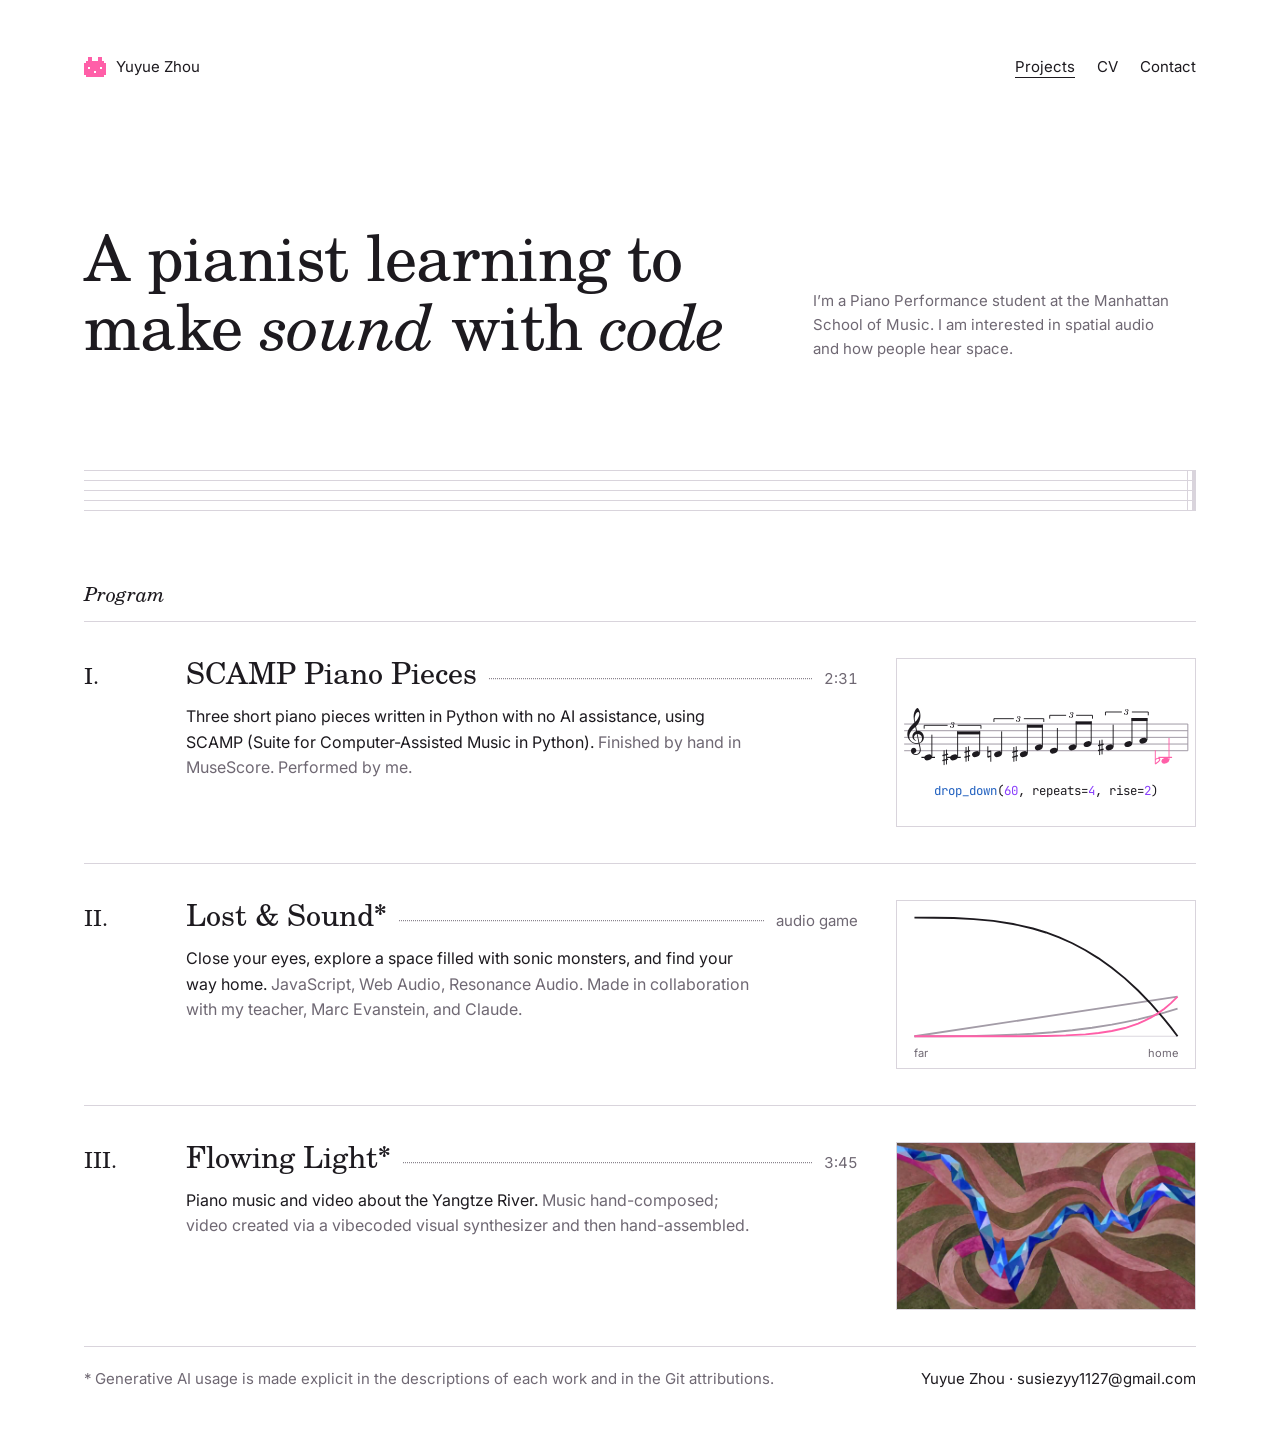
==== commit f177491d: "Revise home page text; move AI note into footer New headline and intro, clearer project descriptions" ====
--- a/docs/index.html
+++ b/docs/index.html
@@ -27,8 +27,8 @@
 <!-- HOME -->
 <main data-view="home" class="home">
   <section class="hero">
-    <h1 class="hero-t">Pianist. I build <em>sound</em> with code.</h1>
-    <p class="hero-d">Piano Performance at the Manhattan School of Music. I am interested in spatial audio and how people hear space.</p>
+    <h1 class="hero-t">A pianist learning to make <em>sound</em> with <em>code</em></h1>
+    <p class="hero-d">I’m a Piano Performance student at the Manhattan School of Music. I am interested in spatial audio and how people hear space.</p>
   </section>
 
   <div class="staff" aria-hidden="true"><span class="bar"></span></div>
@@ -39,7 +39,7 @@
       <span class="num">I.</span>
       <span class="body">
         <span class="line"><span class="ttl">SCAMP Piano Pieces</span><span class="dots" aria-hidden="true"></span><span class="meta">2:31</span></span>
-        <span class="desc"><span class="dk">Clown · Q and A · Bellicose Bunnies.</span> Written in Python with SCAMP, finished by hand in MuseScore. Performed by me.</span>
+        <span class="desc"><span class="dk">Three short piano pieces written in Python with no AI assistance, using SCAMP (Suite for Computer-Assisted Music in Python).</span> Finished by hand in MuseScore. Performed by me.</span>
       </span>
       <span class="thumb"><svg viewBox="0 0 320 180" aria-hidden="true">
 <rect width="320" height="180" fill="#ffffff"/>
@@ -105,8 +105,8 @@
     <li><a class="item" href="#lost-and-sound">
       <span class="num">II.</span>
       <span class="body">
-        <span class="line"><span class="ttl">Lost &amp; Sound</span><span class="dots" aria-hidden="true"></span><span class="meta">headphones</span></span>
-        <span class="desc"><span class="dk">An audio-only game: close your eyes and walk home by ear.</span> JavaScript, Web Audio, Resonance Audio. Made with my teacher, Marc Evanstein.</span>
+        <span class="line"><span class="ttl">Lost &amp; Sound*</span><span class="dots" aria-hidden="true"></span><span class="meta">audio game</span></span>
+        <span class="desc"><span class="dk">Close your eyes, explore a space filled with sonic monsters, and find your way home.</span> JavaScript, Web Audio, Resonance Audio. Made in collaboration with my teacher, Marc Evanstein, and Claude.</span>
       </span>
       <span class="thumb"><svg viewBox="0 0 320 180" aria-hidden="true">
         <rect width="320" height="180" fill="#ffffff"/>
@@ -122,8 +122,8 @@
     <li><a class="item" href="#flowing-light">
       <span class="num">III.</span>
       <span class="body">
-        <span class="line"><span class="ttl">Flowing Light</span><span class="dots" aria-hidden="true"></span><span class="meta">3:45</span></span>
-        <span class="desc"><span class="dk">Piano music and video about the Yangtze River.</span> Music and video by me; the images were generated with AI from my prompts.</span>
+        <span class="line"><span class="ttl">Flowing Light*</span><span class="dots" aria-hidden="true"></span><span class="meta">3:45</span></span>
+        <span class="desc"><span class="dk">Piano music and video about the Yangtze River.</span> Music hand-composed; video created via a vibecoded visual synthesizer and then hand-assembled.</span>
       </span>
       <span class="thumb"><img src="poster.jpg" alt="" width="1280" height="720" loading="lazy"></span>
     </a></li>
@@ -742,8 +742,8 @@
     <span class="lbc" id="lbc"></span>
   </div>
 <footer>
+  <span class="ai-note">* Generative AI usage is made explicit in the descriptions of each work and in the Git attributions.</span>
   <span class="f-me">Yuyue Zhou · susiezyy1127@gmail.com</span>
-  <span>Lost &amp; Sound made with Marc Evanstein</span>
 </footer>
 </div>
 
--- a/docs/css/style.css
+++ b/docs/css/style.css
@@ -147,8 +147,12 @@
 .cv dt{color:var(--mut);white-space:nowrap}
 .cv dd{margin:0}
 .cv ul{margin:0;padding-left:1.1em}
-footer{border-top:1px solid var(--p-rule);margin-top:clamp(64px,8vw,104px);padding-top:20px;color:var(--p-mut);font:15px/1.6 var(--sans);display:flex;flex-wrap:wrap;gap:6px 24px;justify-content:space-between}
+footer{border-top:1px solid var(--p-rule);margin-top:clamp(64px,8vw,104px);padding-top:20px;color:var(--p-mut);font:15px/1.6 var(--sans);display:flex;flex-wrap:wrap;gap:6px 24px;justify-content:center}
 footer .f-me{color:var(--p-ink);overflow-wrap:anywhere}
+/* On home the footer sits right under the program list's last rule, AI note left, contact right.
+   Other pages hide the note (its asterisks are only on home) and keep the centered contact line. */
+body:has(main.home:not([hidden])) footer{border-top:0;margin-top:0;justify-content:space-between}
+body:has(main.home[hidden]) footer .ai-note{display:none}
 [hidden]{display:none!important}
 @media(max-width:820px){.cols,.pieces{grid-template-columns:minmax(0,1fr)}}
 @media(max-width:600px){.cvhead{grid-template-columns:minmax(0,1fr)}.cvhead img{width:160px}.cv dl{grid-template-columns:minmax(0,1fr)}.cv dt{margin-top:10px}.who td:first-child{white-space:normal}.who{font-size:14px}}
